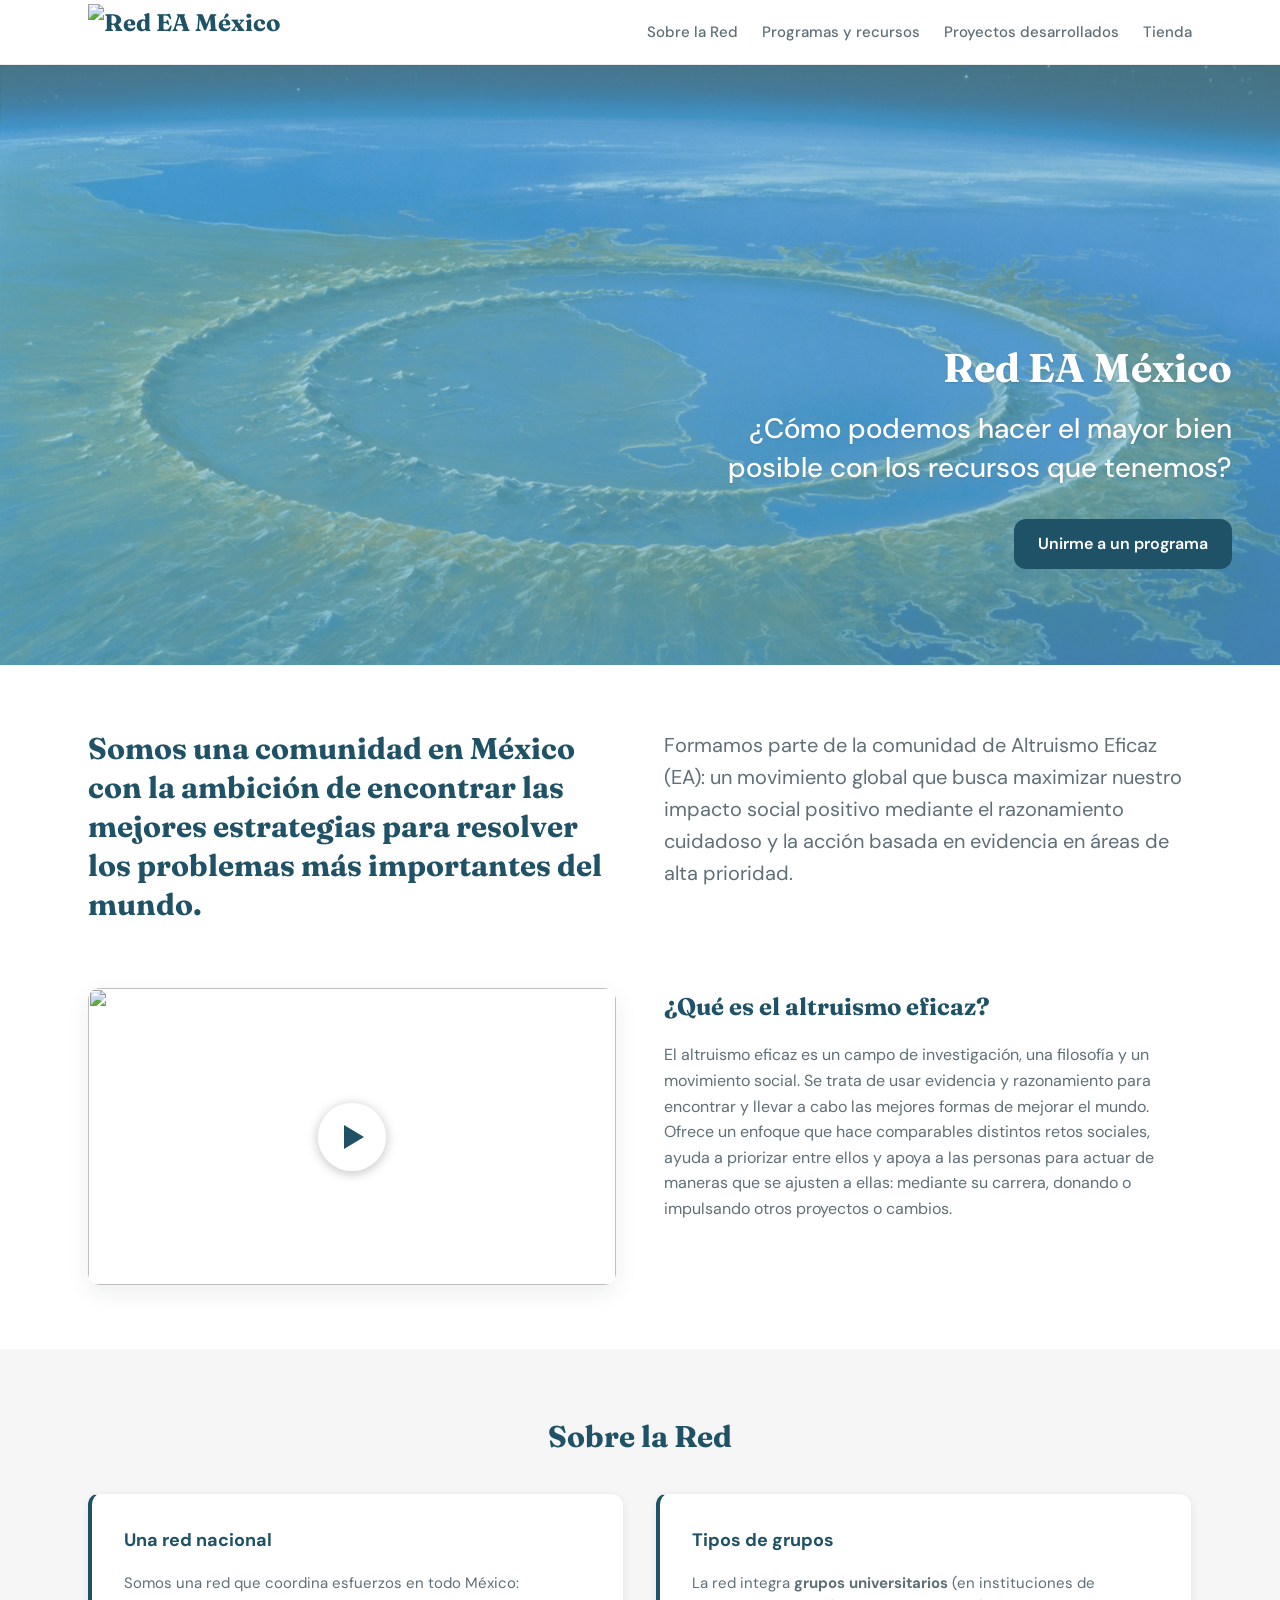
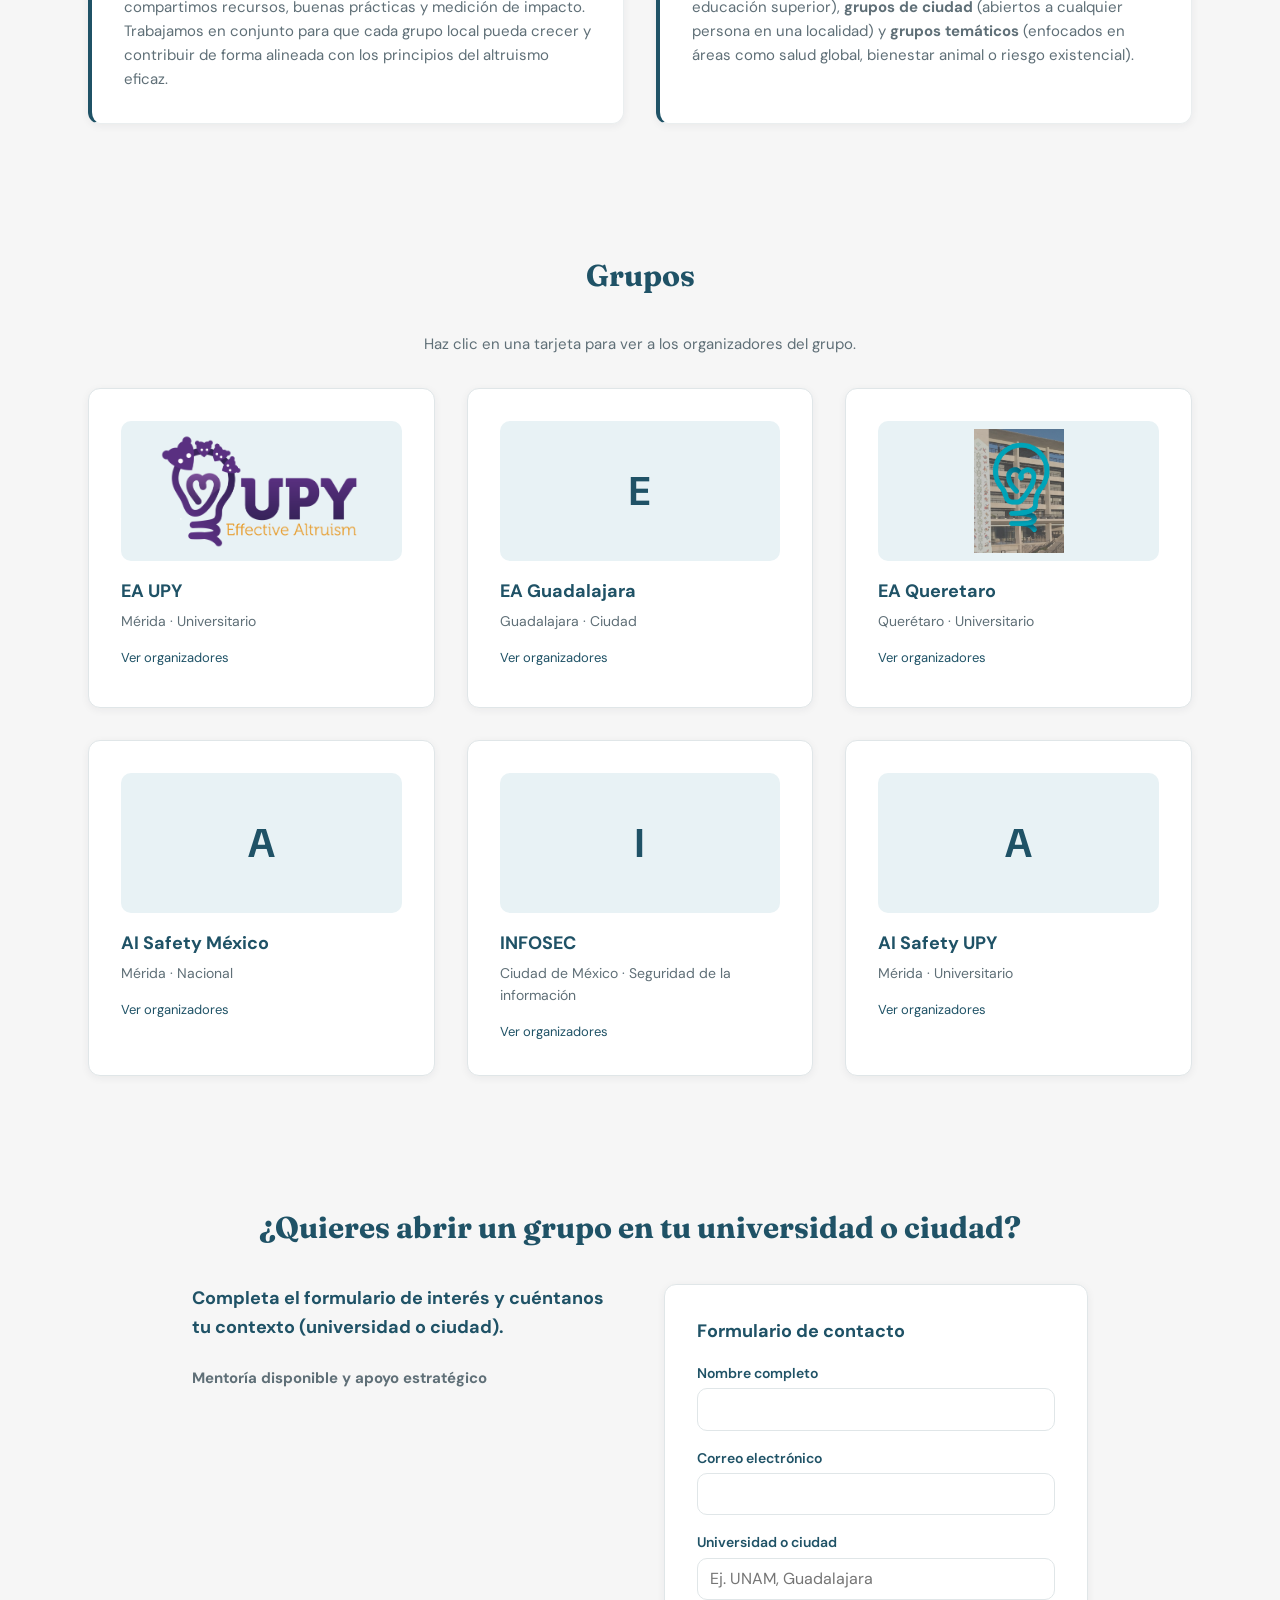
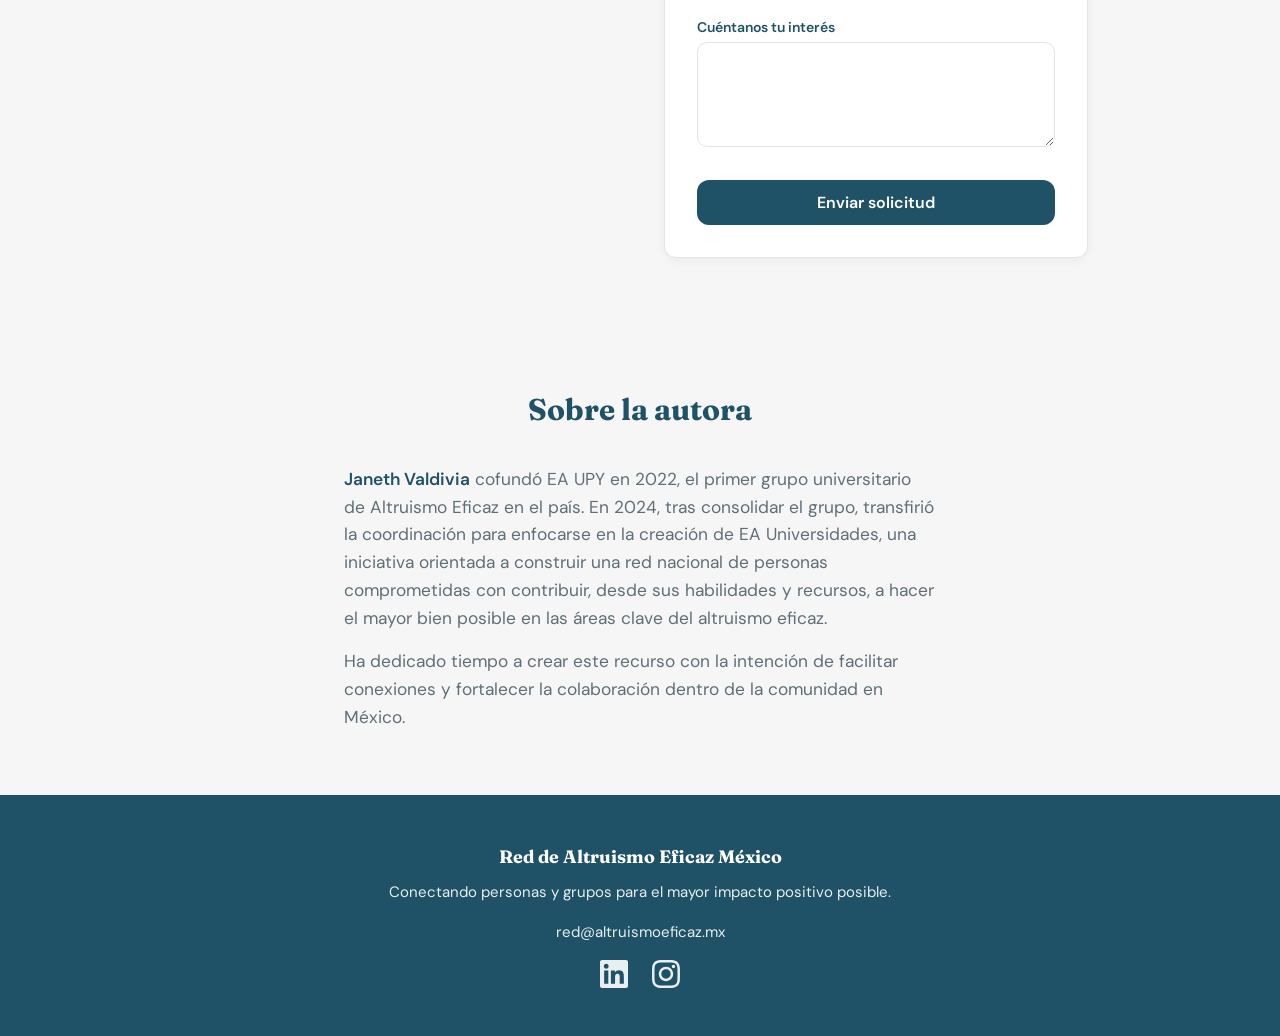
==== index.html @ ffa57ffe "first commit: landing Red EA México — Programas, proyectos, grupos, tienda Co-authored-by: Cursor <c" ====
<!DOCTYPE html>
<html lang="es">
<head>
  <meta charset="UTF-8" />
  <meta name="viewport" content="width=device-width, initial-scale=1.0" />
  <meta name="description" content="Red de Altruismo Eficaz en México." />
  <meta name="keywords" content="altruismo eficaz, EA México, impacto positivo, investigación, gobernanza, evidencia, futuro, nonprofit, minimalista" />
  <title>Red EA México — Red de Altruismo Eficaz</title>
  <link rel="icon" href="images/logo-icono.png" type="image/png" />
  <link rel="preconnect" href="https://fonts.googleapis.com" />
  <link rel="preconnect" href="https://fonts.gstatic.com" crossorigin />
  <link href="https://fonts.googleapis.com/css2?family=DM+Sans:ital,opsz,wght@0,9..40,400;0,9..40,500;0,9..40,600;0,9..40,700&family=Fraunces:opsz,wght@9..144,600;9..144,700&display=swap" rel="stylesheet" />
  <link rel="stylesheet" href="css/styles.css" />
</head>
<body>
  <div class="nodes-bg" id="nodes-bg" aria-hidden="true">
    <span class="node"></span>
    <span class="node"></span>
    <span class="node"></span>
    <span class="node"></span>
    <span class="node"></span>
    <span class="node"></span>
    <span class="node"></span>
    <span class="node"></span>
    <span class="node"></span>
    <span class="node"></span>
  </div>
  <header class="site-header">
    <div class="container header-inner">
      <a href="index.html" class="logo">
        <img src="images/1. Bienvenida  Calentamiento Bienvenida y recordatorio de los conceptos de la semana diferencias en impacto, herramientas como Qualys, ITN, Expected value. Ice breaker Si el lugar donde nacemos de.gif" alt="Red EA México" class="logo-icon" />
      </a>
      <nav class="nav-main" aria-label="Navegación principal">
        <ul>
          <li><a href="index.html" class="nav-link-active">Sobre la Red</a></li>
          <li><a href="cursos.html">Programas y recursos</a></li>
          <li><a href="proyectos.html">Proyectos desarrollados</a></li>
          <li><a href="tienda.html">Tienda</a></li>
        </ul>
      </nav>
      <button type="button" class="nav-toggle" aria-label="Abrir menú">
        <span></span><span></span><span></span>
      </button>
    </div>
  </header>

  <main>
    <!-- 1. Hero — fondo Chicxulub, overlay, foco a la derecha, CTA a cursos -->
    <section class="hero hero--image">
      <div class="hero-inner">
        <h1 class="hero-title">Red EA México</h1>
        <p class="hero-subtitle">
          ¿Cómo podemos hacer el mayor bien posible con los recursos que tenemos?
        </p>
        <a href="cursos.html" class="btn btn-primary hero-cta">Unirme a un programa</a>
      </div>
    </section>

    <!-- 2. Intro EA — mensaje comunidad + video y qué es EA -->
    <section class="intro-ea" id="intro-ea">
      <div class="container">
        <div class="intro-ea-row intro-ea-row--top">
          <div class="intro-ea-headline-wrap">
            <h2 class="intro-ea-headline">Somos una comunidad en México con la ambición de encontrar las mejores estrategias para resolver los problemas más importantes del mundo.</h2>
          </div>
          <div class="intro-ea-lead-wrap">
            <p class="intro-ea-lead">Formamos parte de la comunidad de Altruismo Eficaz (EA): un movimiento global que busca maximizar nuestro impacto social positivo mediante el razonamiento cuidadoso y la acción basada en evidencia en áreas de alta prioridad.</p>
          </div>
        </div>
        <div class="intro-ea-row intro-ea-row--bottom">
          <div class="intro-ea-video-wrap">
            <a href="https://www.youtube.com/watch?v=dUiAuwz1YeY" target="_blank" rel="noopener noreferrer" class="intro-ea-video-link" aria-label="Ver video sobre altruismo eficaz en YouTube">
              <img src="https://img.youtube.com/vi/dUiAuwz1YeY/hqdefault.jpg" alt="" class="intro-ea-video-poster" loading="lazy" />
              <span class="intro-ea-video-play" aria-hidden="true"></span>
            </a>
          </div>
          <div class="intro-ea-content">
            <h3 class="intro-ea-title">¿Qué es el altruismo eficaz?</h3>
            <p class="intro-ea-text">El altruismo eficaz es un campo de investigación, una filosofía y un movimiento social. Se trata de usar evidencia y razonamiento para encontrar y llevar a cabo las mejores formas de mejorar el mundo. Ofrece un enfoque que hace comparables distintos retos sociales, ayuda a priorizar entre ellos y apoya a las personas para actuar de maneras que se ajusten a ellas: mediante su carrera, donando o impulsando otros proyectos o cambios.</p>
          </div>
        </div>
      </div>
    </section>

    <!-- 3. Sobre la Red -->
    <section id="sobre" class="section sobre">
      <div class="container">
        <h2 class="section-title">Sobre la Red</h2>
        <div class="sobre-grid">
          <article class="sobre-card">
            <h3>Una red nacional</h3>
            <p>Somos una red que coordina esfuerzos en todo México: compartimos recursos, buenas prácticas y medición de impacto. Trabajamos en conjunto para que cada grupo local pueda crecer y contribuir de forma alineada con los principios del altruismo eficaz.</p>
          </article>
          <article class="sobre-card">
            <h3>Tipos de grupos</h3>
            <p>La red integra <strong>grupos universitarios</strong> (en instituciones de educación superior), <strong>grupos de ciudad</strong> (abiertos a cualquier persona en una localidad) y <strong>grupos temáticos</strong> (enfocados en áreas como salud global, bienestar animal o riesgo existencial).</p>
          </article>
        </div>
      </div>
    </section>

    <!-- 4. Grupos -->
    <section id="grupos" class="section grupos">
      <div class="container">
        <h2 class="section-title">Grupos</h2>
        <p class="section-intro">Haz clic en una tarjeta para ver a los organizadores del grupo.</p>
        <div id="grupos-grid" class="grupos-grid"></div>
      </div>
    </section>

    <!-- 5. Abre un Grupo -->
    <section id="abre-grupo" class="section abre-grupo">
      <div class="container">
        <h2 class="section-title">¿Quieres abrir un grupo en tu universidad o ciudad?</h2>
        <div class="abre-grupo-content">
          <div class="abre-grupo-steps">
            <h3>Completa el formulario de interés y cuéntanos tu contexto (universidad o ciudad).</h3>
            <ol>
              
      
            </ol>
            <p><strong>Mentoría disponible y apoyo estratégico</strong> </p>
            
          </div>
          <form class="form-contacto" id="form-abre-grupo" aria-label="Formulario para abrir un grupo">
            <h3>Formulario de contacto</h3>
            <label for="nombre">Nombre completo</label>
            <input type="text" id="nombre" name="nombre" required />
            <label for="email">Correo electrónico</label>
            <input type="email" id="email" name="email" required />
            <label for="contexto">Universidad o ciudad</label>
            <input type="text" id="contexto" name="contexto" placeholder="Ej. UNAM, Guadalajara" required />
            <label for="mensaje">Cuéntanos tu interés</label>
            <textarea id="mensaje" name="mensaje" rows="4" required></textarea>
            <button type="submit" class="btn btn-primary">Enviar solicitud</button>
          </form>
        </div>
      </div>
    </section>

   

    <!-- 6. Sobre la autora -->
    <section id="sobre-autora" class="section sobre-autora">
      <div class="container sobre-autora-inner">
        <h2 class="section-title">Sobre la autora</h2>
        <div class="sobre-autora-content">
          <p>
            <!-- Cambia el href por tu LinkedIn o página personal si lo deseas -->
          <a href="https://www.linkedin.com/in/janeth-valdivia" target="_blank" rel="noopener noreferrer" class="sobre-autora-nombre">Janeth Valdivia</a>
          cofundó EA UPY en 2022, el primer grupo universitario de Altruismo Eficaz en el país. En 2024, tras consolidar el grupo, transfirió la coordinación para enfocarse en la creación de EA Universidades, una iniciativa orientada a construir una red nacional de personas comprometidas con contribuir, desde sus habilidades y recursos, a hacer el mayor bien posible en las áreas clave del altruismo eficaz.
          </p>
          <p>
            Ha dedicado tiempo a crear este recurso con la intención de facilitar conexiones y fortalecer la colaboración dentro de la comunidad en México.
          </p>
        </div>
      </div>
    </section>
  </main>

  <footer class="site-footer">
    <div class="container">
      <p class="footer-brand">Red de Altruismo Eficaz México</p>
      <p class="footer-tagline">Conectando personas y grupos para el mayor impacto positivo posible.</p>
      <p class="footer-contact"><a href="mailto:red@altruismoeficaz.mx">red@altruismoeficaz.mx</a></p>
      <nav class="footer-social" aria-label="Redes sociales">
        <a href="https://www.linkedin.com/in/red-ea-m%C3%A9xico-118632370/" target="_blank" rel="noopener noreferrer" aria-label="LinkedIn">
          <svg class="footer-icon" xmlns="http://www.w3.org/2000/svg" width="24" height="24" viewBox="0 0 24 24" fill="currentColor" aria-hidden="true"><path d="M20.447 20.452h-3.554v-5.569c0-1.328-.027-3.037-1.852-3.037-1.853 0-2.136 1.445-2.136 2.939v5.667H9.351V9h3.414v1.561h.046c.477-.9 1.637-1.85 3.37-1.85 3.601 0 4.267 2.37 4.267 5.455v6.286zM5.337 7.433c-1.144 0-2.063-.926-2.063-2.065 0-1.138.92-2.063 2.063-2.063 1.14 0 2.064.925 2.064 2.063 0 1.139-.925 2.065-2.064 2.065zm1.782 13.019H3.555V9h3.564v11.452zM22.225 0H1.771C.792 0 0 .774 0 1.729v20.542C0 23.227.792 24 1.771 24h20.451C23.2 24 24 23.227 24 22.271V1.729C24 .774 23.2 0 22.222 0h.003z"/></svg>
        </a>
        <a href="https://www.instagram.com/red_ea_mexico/" target="_blank" rel="noopener noreferrer" aria-label="Instagram">
          <svg class="footer-icon" xmlns="http://www.w3.org/2000/svg" width="24" height="24" viewBox="0 0 24 24" fill="currentColor" aria-hidden="true"><path d="M12 2.163c3.204 0 3.584.012 4.85.07 3.252.148 4.771 1.691 4.919 4.919.058 1.265.069 1.645.069 4.849 0 3.205-.012 3.584-.069 4.849-.149 3.225-1.664 4.771-4.919 4.919-1.266.058-1.644.07-4.85.07-3.204 0-3.584-.012-4.849-.07-3.26-.149-4.771-1.699-4.919-4.92-.058-1.265-.07-1.644-.07-4.849 0-3.204.013-3.583.07-4.849.149-3.227 1.664-4.771 4.919-4.919 1.266-.057 1.645-.069 4.849-.069zm0-2.163c-3.259 0-3.667.014-4.947.072-4.358.2-6.78 2.618-6.98 6.98-.059 1.281-.073 1.689-.073 4.948 0 3.259.014 3.668.072 4.948.2 4.358 2.618 6.78 6.98 6.98 1.281.058 1.689.072 4.948.072 3.259 0 3.668-.014 4.948-.072 4.354-.2 6.782-2.618 6.979-6.98.059-1.28.073-1.689.073-4.948 0-3.259-.014-3.667-.072-4.947-.196-4.354-2.617-6.78-6.979-6.98-1.281-.059-1.69-.073-4.949-.073zm0 5.838c-3.403 0-6.162 2.759-6.162 6.162s2.759 6.163 6.162 6.163 6.162-2.759 6.162-6.163c0-3.403-2.759-6.162-6.162-6.162zm0 10.162c-2.209 0-4-1.79-4-4 0-2.209 1.791-4 4-4s4 1.791 4 4c0 2.21-1.791 4-4 4zm6.406-11.845c-.796 0-1.441.645-1.441 1.44s.645 1.44 1.441 1.44c.795 0 1.439-.645 1.439-1.44s-.644-1.44-1.439-1.44z"/></svg>
        </a>
      </nav>
    </div>
  </footer>

  <!-- Modal para proyectos -->
  <dialog id="modal-proyecto" class="modal" aria-labelledby="modal-proyecto-title">
    <div class="modal-content">
      <button type="button" class="modal-close" aria-label="Cerrar">×</button>
      <div id="modal-proyecto-body"></div>
    </div>
  </dialog>

  <!-- Modal para grupo (imagen + organizadores, sin deslizar) -->
  <dialog id="modal-grupo" class="modal modal-grupo" aria-labelledby="modal-grupo-title">
    <div class="modal-content modal-grupo-content">
      <button type="button" class="modal-close modal-grupo-close" aria-label="Cerrar">×</button>
      <div id="modal-grupo-body"></div>
    </div>
  </dialog>

  <script src="js/main.js?v=20260218-1"></script>
  <script src="js/scroll-reveal.js"></script>
</body>
</html>
---- css/styles.css ----
/* ============================================
   Red de Altruismo Eficaz México — Estilos
   Visual system: Primary #1F5266, Secondary #6BB6CE, Background #F6F6F6.
   Clean, minimalist, professional nonprofit (EA-inspired).
   ============================================ */

:root {
  /* Color palette */
  --color-primary: #1F5266;
  --color-primary-hover: #1a4555;
  --color-primary-light: #2d6b82;
  --color-primary-muted: #5F6F77;
  --color-primary-bg: #e8f2f5;
  --color-primary-bg-soft: #f0f6f8;
  --color-secondary: #1F5266;
  --color-white: #FFFFFF;
  --color-text: #1A2A33;
  --color-text-muted: #5F6F77;
  --color-border: #e0e6e8;
  --color-border-soft: #eaeeef;
  --color-state-active: #1F5266;
  --color-state-dev: #2d6b82;
  --color-state-done: #5F6F77;
  --color-background: #F6F6F6;
  /* Legacy/alias (keep selectors working) */
  --color-accent: #1F5266;
  --color-accent-light: #1a4555;
  --color-navy: #1F5266;
  --color-navy-light: #2d6b82;
  --color-navy-muted: #5F6F77;
  --color-azul: #1F5266;
  --color-off-white: #F6F6F6;
  --color-muted-green: #1F5266;
  --color-muted-green-light: #5F6F77;
  --color-muted-green-bg: #e8f2f5;

  /* Typography */
  --font-sans: "DM Sans", system-ui, sans-serif;
  --font-display: "Fraunces", Georgia, serif;

  /* Spacing & layout */
  --space-xs: 0.25rem;
  --space-s: 0.5rem;
  --space-m: 1rem;
  --space-l: 1.5rem;
  --space-xl: 2rem;
  --space-2xl: 3rem;
  --space-3xl: 4rem;
  --container-max: 72rem;
  --header-height: 4rem;
  --radius: 10px;
  --radius-lg: 12px;
  --shadow: 0 2px 8px rgba(26, 42, 51, 0.06);
  --shadow-lg: 0 8px 24px rgba(26, 42, 51, 0.08);
  --shadow-md: 0 4px 12px rgba(26, 42, 51, 0.06);
}

/* Reset y base */
*,
*::before,
*::after {
  box-sizing: border-box;
}

html {
  scroll-behavior: smooth;
  overflow-x: hidden;
}

/* Scroll reveal: los elementos aparecen al hacer scroll */
.reveal-on-scroll {
  opacity: 0;
  transform: translateY(24px);
  transition: opacity 0.5s ease-out, transform 0.5s ease-out;
}

.reveal-on-scroll.is-visible {
  opacity: 1;
  transform: translateY(0);
}

body {
  margin: 0;
  font-family: var(--font-sans);
  font-size: clamp(1rem, 2.2vw, 13pt);
  line-height: 1.6;
  color: var(--color-text);
  background: var(--color-background);
  overflow-x: hidden;
}

/* Fondo de nodos que se mueven al hacer scroll */
.nodes-bg {
  position: fixed;
  inset: 0;
  z-index: -1;
  pointer-events: none;
  overflow: hidden;
}

.node {
  position: absolute;
  border-radius: 50%;
  background: var(--color-muted-green-bg);
  opacity: 0.4;
  will-change: transform;
}

.node:nth-child(1) { width: 12px; height: 12px; left: 5%; top: 10%; background: var(--color-primary-bg); }
.node:nth-child(2) { width: 8px; height: 8px; left: 15%; top: 25%; background: var(--color-primary); opacity: 0.12; }
.node:nth-child(3) { width: 16px; height: 16px; left: 85%; top: 15%; }
.node:nth-child(4) { width: 6px; height: 6px; left: 75%; top: 40%; background: var(--color-primary-muted); opacity: 0.18; }
.node:nth-child(5) { width: 10px; height: 10px; left: 25%; top: 55%; }
.node:nth-child(6) { width: 14px; height: 14px; left: 90%; top: 60%; opacity: 0.3; }
.node:nth-child(7) { width: 8px; height: 8px; left: 10%; top: 75%; background: var(--color-primary); opacity: 0.1; }
.node:nth-child(8) { width: 18px; height: 18px; left: 50%; top: 85%; opacity: 0.25; }
.node:nth-child(9) { width: 7px; height: 7px; left: 70%; top: 20%; }
.node:nth-child(10) { width: 11px; height: 11px; left: 35%; top: 90%; background: var(--color-primary-muted); opacity: 0.15; }

img {
  max-width: 100%;
  height: auto;
  display: block;
}

a {
  color: var(--color-azul);
  text-decoration: none;
}

a:hover {
  text-decoration: underline;
}

.container {
  width: 100%;
  max-width: var(--container-max);
  margin: 0 auto;
  padding: 0 var(--space-l);
  min-width: 0;
}

/* Header */
.site-header {
  position: sticky;
  top: 0;
  z-index: 100;
  background: var(--color-white);
  border-bottom: 1px solid var(--color-border-soft);
  box-shadow: 0 1px 3px rgba(26, 42, 51, 0.04);
}

.header-inner {
  display: flex;
  align-items: center;
  justify-content: space-between;
  height: var(--header-height);
}

.logo {
  display: flex;
  align-items: center;
  gap: var(--space-m);
  font-family: var(--font-display);
  font-weight: 700;
  font-size: 1.5rem;
  color: var(--color-azul);
  text-decoration: none;
}

.logo:hover {
  text-decoration: none;
  color: var(--color-azul);
}

.logo-icon {
  height: 3.5rem;
  width: auto;
  max-height: 56px;
  display: block;
  object-fit: contain;
}

.logo-text {
  white-space: nowrap;
}

.nav-main ul {
  list-style: none;
  margin: 0;
  padding: 0;
  display: flex;
  gap: var(--space-l);
}

.nav-main a {
  color: var(--color-navy-muted);
  font-weight: 500;
  font-size: 0.9375rem;
}

.nav-main a:hover {
  color: var(--color-azul);
}

.nav-toggle {
  display: none;
  flex-direction: column;
  gap: 5px;
  background: none;
  border: none;
  cursor: pointer;
  padding: var(--space-s);
}

.nav-toggle span {
  width: 22px;
  height: 2px;
  background: var(--color-primary);
}

@media (max-width: 768px) {
  .nav-main {
    position: absolute;
    top: var(--header-height);
    left: 0;
    right: 0;
    background: var(--color-white);
    border-bottom: 1px solid var(--color-border-soft);
    padding: var(--space-l);
    display: none;
  }

  .nav-main.is-open {
    display: block;
  }

  .nav-main ul {
    flex-direction: column;
    gap: var(--space-m);
  }

  .nav-toggle {
    display: flex;
  }
}

/* Buttons — primary #1F5266, rounded 8–12px, white text, subtle hover darken */
.btn {
  display: inline-block;
  padding: 0.75rem 1.5rem;
  font-family: var(--font-sans);
  font-size: 1rem;
  font-weight: 600;
  border-radius: var(--radius);
  border: none;
  cursor: pointer;
  text-align: center;
  text-decoration: none;
  color: var(--color-primary);
  transition: background 0.25s ease, color 0.25s ease, box-shadow 0.25s ease, border-color 0.25s ease;
}

.btn-primary {
  background: var(--color-primary);
  color: var(--color-white);
  border-radius: var(--radius-lg);
}

.btn-primary:hover {
  background: var(--color-primary-hover);
  color: var(--color-white);
  text-decoration: none;
  box-shadow: var(--shadow);
}

.btn-secondary {
  background: var(--color-white);
  color: var(--color-primary);
  border: 2px solid var(--color-primary);
  border-radius: var(--radius-lg);
}

.btn-secondary:hover {
  background: var(--color-primary-bg-soft);
  text-decoration: none;
  border-color: var(--color-primary-light);
  color: var(--color-primary);
}

/* Hero — imagen del cráter de Chicxulub + capa azul transparente (#6BB6CE), foco a la derecha */
.hero {
  position: relative;
  overflow: hidden;
  background: var(--color-off-white);
  color: var(--color-text);
  padding: var(--space-3xl) var(--space-l) var(--space-2xl);
  min-height: 600px;
  display: flex;
  flex-direction: column;
  justify-content: flex-end;
  align-items: flex-end;
}

.hero--image {
  background-image: url("../images/18TB-CRATER-1479408746987-superJumbo.jpg");
  background-size: cover;
  background-position: center;
  background-repeat: no-repeat;
}

.hero::before {
  content: "";
  position: absolute;
  inset: 0;
  background: rgba(107, 182, 206, 0.6);
  z-index: 1;
}

.hero-bg-video {
  position: absolute;
  inset: 0;
  width: 100%;
  height: 100%;
  object-fit: cover;
  z-index: 0;
}

.hero-inner {
  position: relative;
  max-width: 36rem;
  margin: 0;
  margin-left: auto;
  padding: var(--space-l) var(--space-l) var(--space-2xl);
  text-align: right;
  z-index: 2;
}

.hero-cta {
  margin-top: var(--space-m);
  display: inline-block;
}

.hero-title {
  font-family: var(--font-display);
  font-size: clamp(1.75rem, 4vw, 2.5rem);
  font-weight: 700;
  margin: 0 0 var(--space-m);
  line-height: 1.25;
  color: var(--color-white);
  text-shadow: 0 1px 2px rgba(0, 0, 0, 0.15);
}

.hero-subtitle {
  font-size: clamp(1.35rem, 3.5vw, 1.75rem);
  font-weight: 500;
  color: var(--color-white);
  margin: 0 0 var(--space-m);
  line-height: 1.4;
  text-shadow: 0 1px 2px rgba(0, 0, 0, 0.12);
}

.hero-ctas {
  display: flex;
  flex-wrap: wrap;
  gap: var(--space-m);
  justify-content: center;
}

.hero .btn-primary {
  background: var(--color-primary);
  color: var(--color-white);
}

.hero .btn-primary:hover {
  background: var(--color-primary-hover);
  color: var(--color-white);
}

.hero .btn-secondary {
  background: transparent;
  color: var(--color-white);
  border-color: var(--color-white);
}

.hero .btn-secondary:hover {
  background: var(--color-white);
  color: var(--color-primary);
  border-color: var(--color-white);
}

/* Intro EA — mensaje comunidad + video y qué es EA (entre hero y Sobre la Red) */
.intro-ea {
  padding: var(--space-3xl) 0;
  background: var(--color-white);
}

.intro-ea .container {
  max-width: var(--container-max);
}

.intro-ea-row {
  display: grid;
  grid-template-columns: 1fr 1fr;
  gap: var(--space-2xl);
  align-items: start;
  margin-bottom: var(--space-3xl);
}

.intro-ea-row:last-child {
  margin-bottom: 0;
}

.intro-ea-row--top {
  margin-bottom: var(--space-3xl);
}

.intro-ea-headline {
  font-family: var(--font-display);
  font-size: clamp(1.5rem, 3vw, 1.875rem);
  font-weight: 700;
  color: #1F5266;
  line-height: 1.3;
  margin: 0;
}

.intro-ea-lead {
  font-size: 1.25rem;
  color: var(--color-text-muted);
  line-height: 1.6;
  margin: 0;
}

.intro-ea-video-wrap {
  position: relative;
  width: 100%;
  border-radius: var(--radius-lg);
  overflow: hidden;
  box-shadow: var(--shadow-lg);
  aspect-ratio: 16 / 9;
}

.intro-ea-video-link {
  display: block;
  position: relative;
  width: 100%;
  height: 100%;
  text-decoration: none;
  color: inherit;
}

.intro-ea-video-poster {
  position: absolute;
  inset: 0;
  width: 100%;
  height: 100%;
  object-fit: cover;
  display: block;
}

.intro-ea-video-play {
  position: absolute;
  left: 50%;
  top: 50%;
  transform: translate(-50%, -50%);
  width: 68px;
  height: 68px;
  background: rgba(255, 255, 255, 0.9);
  border-radius: 50%;
  box-shadow: 0 2px 12px rgba(0, 0, 0, 0.25);
  transition: background 0.2s, transform 0.2s;
}

.intro-ea-video-play::after {
  content: "";
  position: absolute;
  left: 50%;
  top: 50%;
  transform: translate(-40%, -50%);
  border-style: solid;
  border-width: 12px 0 12px 20px;
  border-color: transparent transparent transparent var(--color-primary);
}

.intro-ea-video-link:hover .intro-ea-video-play {
  background: var(--color-white);
  transform: translate(-50%, -50%) scale(1.05);
}

.intro-ea-content {
  padding-top: 0;
}

.intro-ea-title {
  font-family: var(--font-display);
  font-size: clamp(1.25rem, 2.5vw, 1.5rem);
  font-weight: 700;
  color: #1F5266;
  margin: 0 0 var(--space-m);
}

.intro-ea-text {
  font-size: 1rem;
  color: var(--color-text-muted);
  line-height: 1.6;
  margin: 0;
}

@media (max-width: 768px) {
  .intro-ea-row {
    grid-template-columns: 1fr;
    gap: var(--space-xl);
  }

  .intro-ea-row--top .intro-ea-lead-wrap {
    order: 2;
  }
}

/* Sections — clear separation, soft backgrounds */
.section {
  padding: var(--space-3xl) 0;
}

.section:nth-child(even) {
  background: var(--color-background);
}

.section-title {
  font-family: var(--font-display);
  font-size: clamp(1.5rem, 3vw, 1.875rem);
  font-weight: 700;
  color: var(--color-azul);
  margin: 0 0 var(--space-xl);
  text-align: center;
}

.section-intro {
  text-align: center;
  max-width: 40rem;
  margin: 0 auto var(--space-xl);
  color: var(--color-text-muted);
  font-size: 0.9375rem;
}

/* Sobre la Red */
.sobre-grid {
  display: grid;
  grid-template-columns: repeat(auto-fit, minmax(280px, 1fr));
  gap: var(--space-xl);
}

.sobre-card {
  background: var(--color-white);
  padding: var(--space-xl);
  border-radius: var(--radius-lg);
  box-shadow: var(--shadow);
  border: 1px solid var(--color-border-soft);
  border-left: 4px solid var(--color-primary);
}

.sobre-card h3 {
  font-size: 1.125rem;
  font-weight: 700;
  color: var(--color-azul);
  margin: 0 0 var(--space-m);
}

.sobre-card p {
  margin: 0;
  color: var(--color-text-muted);
  font-size: 0.9375rem;
}

/* Proyectos */
.proyectos-grid {
  display: grid;
  grid-template-columns: repeat(auto-fill, minmax(320px, 1fr));
  gap: var(--space-xl);
}

.proyecto-card {
  background: var(--color-white);
  border-radius: var(--radius-lg);
  box-shadow: var(--shadow);
  overflow: hidden;
  display: flex;
  flex-direction: column;
  border: 1px solid var(--color-border-soft);
}

.proyecto-card .card-body {
  padding: var(--space-xl);
  flex: 1;
}

.proyecto-card h3 {
  font-size: 1.125rem;
  font-weight: 700;
  color: var(--color-azul);
  margin: 0 0 var(--space-s);
}

.proyecto-card .area {
  font-size: 0.8125rem;
  color: var(--color-muted-green);
  font-weight: 600;
  margin-bottom: var(--space-m);
}

.proyecto-card .desc {
  font-size: 0.9375rem;
  color: var(--color-text-muted);
  margin-bottom: var(--space-m);
}

.proyecto-card .estado {
  display: inline-block;
  padding: 4px 10px;
  border-radius: 4px;
  font-size: 0.75rem;
  font-weight: 600;
  margin-bottom: var(--space-m);
}

.proyecto-card .estado.Activo {
  background: var(--color-muted-green-bg);
  color: var(--color-state-active);
}

.proyecto-card .estado.En desarrollo {
  background: var(--color-primary-bg-soft);
  color: var(--color-state-dev);
}

.proyecto-card .estado.Finalizado {
  background: var(--color-off-white);
  color: var(--color-state-done);
}

.proyecto-card .equipo,
.proyecto-card .resultados {
  font-size: 0.875rem;
  color: var(--color-text-muted);
  margin-top: var(--space-s);
}

.proyecto-card .card-footer {
  padding: var(--space-m) var(--space-xl);
  border-top: 1px solid var(--color-border);
}

.proyecto-card .btn-ver-mas {
  font-size: 0.9375rem;
  font-weight: 600;
  color: var(--color-muted-green);
  background: none;
  border: none;
  cursor: pointer;
  padding: 0;
}

.proyecto-card .btn-ver-mas:hover {
  text-decoration: underline;
}

/* ============================================
   Grupos — Clic abre modal con imagen + organizadores (sin deslizar)
   ============================================ */
.grupos-grid {
  display: grid;
  grid-template-columns: repeat(auto-fill, minmax(280px, 1fr));
  gap: var(--space-xl);
}

.grupo-card {
  background: var(--color-white);
  border-radius: var(--radius-lg);
  box-shadow: var(--shadow);
  border: 1px solid var(--color-border);
  cursor: pointer;
  min-height: 320px;
  min-width: 0;
  position: relative;
  overflow: hidden;
  transition: box-shadow 0.25s ease;
}
.grupo-card:hover {
  box-shadow: var(--shadow-lg);
}

.grupo-card-front {
  padding: var(--space-xl);
  min-height: 280px;
  display: flex;
  flex-direction: column;
}

.grupo-logo-wrap {
  height: 140px;
  background: var(--color-muted-green-bg);
  border-radius: var(--radius);
  display: flex;
  align-items: center;
  justify-content: center;
  margin-bottom: var(--space-m);
  overflow: hidden;
}

.grupo-logo-wrap img {
  width: 100%;
  height: 100%;
  object-fit: contain;
  padding: var(--space-s);
}

/* Reverso: imagen pegada al borde superior, sin espacio vacío */
/* Altura del bloque imagen por proporción (menos “caja vacía”) y centrado */
/* Zona de texto del reverso: padding horizontal y abajo, sin espacio arriba */
/* Evitar que el texto se salga de la tarjeta en cualquier tamaño */
.grupo-card-front h3,
.grupo-meta,
.grupo-organizadores-titulo,
.grupo-organizador-info,
.grupo-sin-organizadores,
.grupo-organizador-info strong,
.grupo-organizador-info .actividades,
.grupo-organizador-info .areas-interes {
  min-width: 0;
  overflow-wrap: break-word;
  word-wrap: break-word;
  word-break: break-word;
  hyphens: auto;
}
.grupo-card-front {
  min-width: 0;
}

.grupo-logo-inicial {
  display: flex;
  align-items: center;
  justify-content: center;
  width: 100%;
  height: 100%;
  font-size: 2.5rem;
  font-weight: 700;
  color: var(--color-muted-green);
}

.grupo-card-front h3 {
  font-size: 1.125rem;
  font-weight: 700;
  color: var(--color-azul);
  margin: 0 0 var(--space-xs);
}

.grupo-meta {
  font-size: 0.875rem;
  color: var(--color-text-muted);
  margin-bottom: var(--space-m);
}

.grupo-ver-organizadores {
  font-size: 0.8125rem;
  color: var(--color-azul);
  margin: auto 0 0;
}

.grupo-organizadores-titulo {
  font-size: 0.875rem;
  font-weight: 600;
  color: var(--color-text-muted);
  margin: 0 0 var(--space-m);
}

.grupo-organizadores-list {
  flex: 1;
  display: flex;
  flex-direction: column;
  gap: var(--space-m);
  margin-bottom: var(--space-m);
}

.grupo-sin-organizadores {
  font-size: 0.875rem;
  color: var(--color-text-muted);
  margin: 0;
}

.grupo-organizador {
  display: flex;
  gap: var(--space-m);
  align-items: flex-start;
  padding: var(--space-m);
  background: var(--color-off-white);
  border-radius: var(--radius);
}

.grupo-organizador-foto {
  width: 64px;
  height: 64px;
  min-width: 64px;
  border-radius: 50%;
  overflow: hidden;
  background: var(--color-muted-green-bg);
  display: flex;
  align-items: center;
  justify-content: center;
}

.grupo-organizador-foto img {
  width: 100%;
  height: 100%;
  object-fit: cover;
}

.grupo-organizador-foto .inicial {
  font-size: 1.5rem;
  font-weight: 700;
  color: var(--color-muted-green);
}

.grupo-organizador-info {
  flex: 1;
  min-width: 0;
}

.grupo-organizador-info strong {
  display: block;
  font-size: 0.9375rem;
  color: var(--color-text);
  margin-bottom: var(--space-xs);
}

.grupo-organizador-info .actividades {
  font-size: 0.8125rem;
  color: var(--color-text-muted);
  margin: 0 0 var(--space-xs);
}

.grupo-organizador-info .areas-interes {
  font-size: 0.8125rem;
  color: var(--color-text-muted);
  margin: 0 0 var(--space-xs);
}

.grupo-organizador-info .redes {
  display: flex;
  gap: var(--space-s);
  flex-wrap: wrap;
}

.grupo-organizador-info .redes a {
  font-size: 0.75rem;
}

.grupo-card .btn-volver {
  align-self: flex-start;
}

/* Coffee Chat Mensual */
.coffee-chat-list {
  display: flex;
  flex-wrap: wrap;
  gap: var(--space-xl);
  justify-content: center;
}

.coffee-chat-empty {
  text-align: center;
  color: var(--color-text-muted);
  font-size: 0.9375rem;
  margin: 0;
}

.coffee-chat-card {
  background: var(--color-white);
  padding: var(--space-xl);
  border-radius: var(--radius-lg);
  border: 1px solid var(--color-border);
  display: flex;
  flex-direction: column;
  gap: var(--space-m);
  max-width: 400px;
  width: 100%;
  text-align: center;
  margin: 0 auto;
}

.coffee-chat-card h3 {
  font-size: 1.125rem;
  font-weight: 700;
  color: var(--color-azul);
  margin: 0;
}

.coffee-chat-fecha {
  font-size: 0.875rem;
  font-weight: 600;
  color: var(--color-muted-green);
}

.coffee-chat-desc {
  font-size: 0.9375rem;
  color: var(--color-text-muted);
  margin: 0;
}

.coffee-chat-meta {
  font-size: 0.8125rem;
  color: var(--color-text-muted);
}

/* Programas */
.programas-block {
  margin-top: var(--space-2xl);
}
.programas-block:first-child {
  margin-top: 0;
}

.programas-list {
  display: flex;
  flex-direction: column;
  gap: var(--space-m);
  max-width: 48rem;
  margin: 0 auto;
}

.cursos-coffee-chat {
  margin-top: var(--space-2xl);
  padding-top: var(--space-2xl);
  border-top: 1px solid var(--color-border-soft);
}

.section-title--sub {
  font-size: clamp(1.25rem, 2.5vw, 1.5rem);
  margin-bottom: var(--space-m);
}

.programa-item {
  background: var(--color-white);
  padding: var(--space-xl);
  border-radius: var(--radius-lg);
  border: 1px solid var(--color-border);
  display: flex;
  flex-wrap: wrap;
  align-items: center;
  justify-content: space-between;
  gap: var(--space-m);
}

.programa-item h3 {
  font-size: 1.125rem;
  font-weight: 700;
  color: var(--color-azul);
  margin: 0 0 var(--space-xs);
}

.programa-item .detalles {
  font-size: 0.9375rem;
  color: var(--color-text-muted);
}

.programa-item .btn {
  flex-shrink: 0;
}

/* Proyectos realizados */
.proyectos-realizados-grid {
  display: grid;
  grid-template-columns: repeat(auto-fill, minmax(300px, 1fr));
  gap: var(--space-xl);
}

.proyectos-realizados-empty {
  text-align: center;
  color: var(--color-text-muted);
  font-size: 0.9375rem;
  margin: 0;
}

.proyectos-realizados-empty code {
  background: var(--color-off-white);
  padding: 2px 6px;
  border-radius: 4px;
  font-size: 0.875rem;
}

.proyecto-realizado-card {
  background: var(--color-white);
  padding: var(--space-xl);
  border-radius: var(--radius-lg);
  border: 1px solid var(--color-border);
  display: flex;
  flex-direction: column;
  gap: var(--space-m);
}

.proyecto-realizado-card h3 {
  font-size: 1.125rem;
  font-weight: 700;
  color: var(--color-azul);
  margin: 0;
}

.proyecto-realizado-card .area {
  font-size: 0.8125rem;
  color: var(--color-muted-green);
  font-weight: 600;
}

.proyecto-realizado-card .desc {
  font-size: 0.9375rem;
  color: var(--color-text-muted);
  margin: 0;
}

.proyecto-realizado-card .fecha,
.proyecto-realizado-card .equipo,
.proyecto-realizado-card .resultados {
  font-size: 0.875rem;
  color: var(--color-text-muted);
}

/* Abre un Grupo */
.abre-grupo-content {
  display: grid;
  grid-template-columns: 1fr 1fr;
  gap: var(--space-2xl);
  align-items: start;
  max-width: 56rem;
  margin: 0 auto;
}

.abre-grupo-steps h3,
.form-contacto h3 {
  font-size: 1.125rem;
  font-weight: 700;
  color: var(--color-azul);
  margin: 0 0 var(--space-m);
}

.abre-grupo-steps ol {
  padding-left: 1.25rem;
  margin: 0 0 var(--space-l);
  color: var(--color-text-muted);
}

.abre-grupo-steps li {
  margin-bottom: var(--space-s);
}

.abre-grupo-steps p {
  margin: 0 0 var(--space-s);
  font-size: 0.9375rem;
  color: var(--color-text-muted);
}

.form-contacto {
  background: var(--color-white);
  padding: var(--space-xl);
  border-radius: var(--radius-lg);
  box-shadow: var(--shadow);
  border: 1px solid var(--color-border);
}

.form-contacto label {
  display: block;
  font-size: 0.875rem;
  font-weight: 600;
  color: var(--color-azul);
  margin: var(--space-m) 0 var(--space-xs);
}

.form-contacto label:first-of-type {
  margin-top: 0;
}

.form-contacto input,
.form-contacto textarea {
  width: 100%;
  padding: 0.6rem 0.75rem;
  border: 1px solid var(--color-border);
  border-radius: var(--radius);
  font-family: var(--font-sans);
  font-size: 1rem;
  color: var(--color-text);
}

.form-contacto textarea {
  resize: vertical;
  min-height: 100px;
}

.form-contacto button[type="submit"] {
  margin-top: var(--space-l);
  width: 100%;
}

@media (max-width: 768px) {
  .abre-grupo-content {
    grid-template-columns: 1fr;
  }
}

/* Transparencia */
.transparencia-grid {
  display: grid;
  grid-template-columns: repeat(auto-fit, minmax(280px, 1fr));
  gap: var(--space-xl);
}

.transparencia-grid article {
  background: var(--color-white);
  padding: var(--space-xl);
  border-radius: var(--radius-lg);
  border: 1px solid var(--color-border);
}

.transparencia-grid h3 {
  font-size: 1.125rem;
  font-weight: 700;
  color: var(--color-azul);
  margin: 0 0 var(--space-m);
}

.transparencia-grid p,
.transparencia-grid ul {
  margin: 0;
  font-size: 0.9375rem;
  color: var(--color-text-muted);
}

.transparencia-grid ul {
  padding-left: 1.25rem;
}

.transparencia-grid li {
  margin-bottom: var(--space-xs);
}

.link-reportes {
  font-weight: 600;
}

/* Sobre la autora */
.sobre-autora {
  background: var(--color-muted-green-bg);
}

.sobre-autora-inner {
  max-width: 40rem;
  margin: 0 auto;
}

.sobre-autora-content {
  text-align: left;
}

.sobre-autora-content p {
  color: var(--color-text-muted);
  line-height: 1.6;
  margin: 0 0 var(--space-m);
}

.sobre-autora-content p:last-child {
  margin-bottom: 0;
}

.sobre-autora-nombre {
  font-weight: 600;
  color: var(--color-primary);
  text-decoration: none;
}

.sobre-autora-nombre:hover {
  text-decoration: underline;
}

/* Footer */
.site-footer {
  background: var(--color-primary);
  color: var(--color-white);
  padding: var(--space-2xl) var(--space-l);
  text-align: center;
}

.site-footer a {
  color: rgba(255, 255, 255, 0.9);
}

.site-footer a:hover {
  color: var(--color-white);
}

.footer-brand {
  font-family: var(--font-display);
  font-weight: 700;
  font-size: 1.125rem;
  margin: 0 0 var(--space-s);
}

.footer-tagline {
  font-size: 0.9375rem;
  opacity: 0.9;
  margin: 0 0 var(--space-m);
}

.footer-contact {
  font-size: 0.9375rem;
  margin: 0 0 var(--space-m);
}

.footer-social {
  display: flex;
  justify-content: center;
  gap: var(--space-l);
  margin: 0;
}

.footer-social a {
  display: inline-flex;
  color: rgba(255, 255, 255, 0.9);
  transition: color 0.2s ease, transform 0.2s ease;
}

.footer-social a:hover {
  color: var(--color-white);
  transform: scale(1.1);
}

.footer-icon {
  width: 28px;
  height: 28px;
  display: block;
}

/* Modal: oculto hasta que se abra con showModal() */
dialog.modal:not([open]) {
  display: none !important;
}

.modal {
  position: fixed;
  inset: 0;
  z-index: 200;
  background: rgba(26, 42, 51, 0.4);
  border: none;
  padding: var(--space-l);
  display: flex;
  align-items: center;
  justify-content: center;
}

.modal::backdrop {
  background: rgba(26, 39, 68, 0.5);
}

.modal-content {
  background: var(--color-white);
  border-radius: var(--radius-lg);
  padding: var(--space-xl);
  min-width: 18rem;
  max-width: 36rem;
  max-height: 90vh;
  overflow-y: auto;
  position: relative;
  box-shadow: var(--shadow-lg);
}

.modal-close {
  position: absolute;
  top: var(--space-m);
  right: var(--space-m);
  background: none;
  border: none;
  font-size: 1.5rem;
  line-height: 1;
  cursor: pointer;
  color: var(--color-text-muted);
}

.modal-close:hover {
  color: var(--color-navy);
}

#modal-proyecto-body h3 {
  margin: 0 0 var(--space-m);
  color: var(--color-azul);
}

#modal-proyecto-body .area,
#modal-proyecto-body .estado {
  margin-bottom: var(--space-m);
}

#modal-proyecto-body .desc,
#modal-proyecto-body .equipo,
#modal-proyecto-body .resultados {
  margin-bottom: var(--space-s);
  color: var(--color-text-muted);
}

/* Modal grupo: imagen + organizadores, todo visible sin deslizar */
.modal-grupo-content {
  max-width: 28rem;
  max-height: 90vh;
  overflow-y: auto;
}
.modal-grupo-title {
  font-family: var(--font-display);
  font-size: 1.25rem;
  font-weight: 700;
  color: var(--color-primary);
  margin: 0 0 var(--space-xs);
}
.modal-grupo-meta {
  font-size: 0.875rem;
  color: var(--color-text-muted);
  margin-bottom: var(--space-m);
}
.modal-grupo-img-wrap {
  width: 100%;
  aspect-ratio: 4/3;
  max-height: 240px;
  margin-bottom: var(--space-l);
  border-radius: var(--radius);
  overflow: hidden;
  background: var(--color-primary-bg);
  display: flex;
  align-items: center;
  justify-content: center;
}
.modal-grupo-img-wrap .grupo-logo-inicial {
  font-size: 3rem;
}
.modal-grupo-redes {
  margin-top: var(--space-m);
  margin-bottom: var(--space-m);
}
.modal-grupo-redes a {
  font-size: 0.9375rem;
  font-weight: 600;
  color: var(--color-primary);
}
.modal-grupo-redes a:hover {
  text-decoration: underline;
}
.modal-grupo-img-wrap img,
.modal-grupo-img {
  width: 100%;
  height: 100%;
  object-fit: contain;
  object-position: center;
  display: block;
}
#modal-grupo-body .grupo-organizadores-titulo {
  margin-bottom: var(--space-s);
}
#modal-grupo-body .grupo-organizadores-list {
  margin-bottom: 0;
}

/* ============================================
   Tienda — Página tipo colección (breadcrumb, título, grid)
   ============================================ */
.tienda-main {
  padding: var(--space-2xl) 0 var(--space-3xl);
  min-height: 50vh;
}

.tienda-breadcrumb {
  font-size: 0.875rem;
  color: var(--color-text-muted);
  margin-bottom: var(--space-l);
}

.tienda-breadcrumb a {
  color: var(--color-primary);
  text-decoration: none;
}

.tienda-breadcrumb a:hover {
  text-decoration: underline;
}

.tienda-breadcrumb-sep {
  margin: 0 var(--space-xs);
}

.tienda-header {
  margin-bottom: var(--space-2xl);
  text-align: center;
  max-width: 40rem;
  margin-left: auto;
  margin-right: auto;
}

.tienda-title {
  font-family: var(--font-display);
  font-size: clamp(1.75rem, 4vw, 2.25rem);
  font-weight: 700;
  color: var(--color-primary);
  margin: 0 0 var(--space-m);
}

.tienda-desc {
  font-size: 1rem;
  color: var(--color-text-muted);
  line-height: 1.6;
  margin: 0;
}

.tienda-toolbar {
  display: flex;
  flex-wrap: wrap;
  align-items: center;
  gap: var(--space-m);
  margin-bottom: var(--space-xl);
}

.tienda-filter-btn {
  flex-shrink: 0;
}

.tienda-results {
  font-size: 0.9375rem;
  color: var(--color-text-muted);
  margin: 0;
}

.tienda-grid {
  display: grid;
  grid-template-columns: repeat(auto-fill, minmax(260px, 1fr));
  gap: var(--space-xl);
}

.tienda-card {
  background: var(--color-white);
  border-radius: var(--radius-lg);
  border: 1px solid var(--color-border);
  overflow: hidden;
  display: flex;
  flex-direction: column;
  transition: box-shadow 0.2s ease;
  text-decoration: none;
  color: inherit;
}

.tienda-card:hover {
  box-shadow: var(--shadow-lg);
}

.tienda-card--link:hover .tienda-card-cta {
  text-decoration: underline;
}

.tienda-card-image-wrap {
  position: relative;
  width: 100%;
  aspect-ratio: 1;
  background: var(--color-primary-bg);
  overflow: hidden;
}

.tienda-card-image-wrap img {
  width: 100%;
  height: 100%;
  object-fit: cover;
  display: block;
}

.tienda-card-placeholder {
  position: absolute;
  inset: 0;
  display: flex;
  align-items: center;
  justify-content: center;
  font-size: 3rem;
  font-weight: 700;
  color: var(--color-primary-muted);
  opacity: 0.5;
}

.tienda-card-placeholder--hidden {
  display: none;
}

.tienda-card-body {
  padding: var(--space-l);
  flex: 1;
  display: flex;
  flex-direction: column;
  min-width: 0;
}

.tienda-card-title {
  font-size: 1rem;
  font-weight: 700;
  color: var(--color-primary);
  margin: 0 0 var(--space-xs);
  line-height: 1.3;
}

.tienda-card-financia {
  font-size: 0.875rem;
  color: var(--color-primary);
  margin: 0 0 var(--space-s);
  line-height: 1.4;
}

.tienda-card-financia strong {
  font-weight: 600;
}

.tienda-card-impact {
  display: inline-flex;
  align-items: center;
  gap: var(--space-xs);
  margin-bottom: var(--space-s);
  font-size: 0.8125rem;
  color: var(--color-text-muted);
}

.tienda-card-impact-img {
  width: 1.25rem;
  height: 1.25rem;
  border-radius: var(--radius-sm);
  object-fit: cover;
}

.tienda-card-impact-name {
  font-weight: 600;
  color: var(--color-primary);
}

.tienda-card-proyecto-link {
  display: inline-block;
  font-size: 0.875rem;
  color: var(--color-primary);
  font-weight: 600;
  margin-top: var(--space-xs);
  text-decoration: none;
}

.tienda-card-proyecto-link:hover {
  text-decoration: underline;
}

.tienda-card-desc {
  font-size: 0.875rem;
  color: var(--color-text-muted);
  margin: 0 0 var(--space-s);
  line-height: 1.4;
  overflow-wrap: break-word;
}

.tienda-card-price {
  font-size: 1rem;
  font-weight: 600;
  color: var(--color-primary);
  margin: auto 0 0;
}

.tienda-card-cta {
  font-size: 0.875rem;
  color: var(--color-primary);
  font-weight: 600;
  margin-top: var(--space-xs);
  display: inline-block;
  text-decoration: none;
}

.tienda-card-cta:hover {
  text-decoration: underline;
}

.tienda-empty {
  text-align: center;
  color: var(--color-text-muted);
  font-size: 1rem;
  margin: var(--space-2xl) 0 0;
}

.tienda-credito {
  margin-top: var(--space-3xl);
  padding: var(--space-xl);
  text-align: center;
  background: var(--color-primary-bg);
  border-radius: var(--radius-lg);
  border: 1px solid var(--color-border);
}

.tienda-credito-texto {
  margin: 0;
  font-size: 0.9375rem;
  color: var(--color-text-muted);
  line-height: 1.5;
}

.tienda-credito-texto strong {
  color: var(--color-primary);
  font-weight: 600;
}

.nav-link-active {
  font-weight: 600;
  color: var(--color-primary);
}

/* Áreas clave (causas) con imágenes */
.tienda-areas {
  margin-bottom: var(--space-2xl);
}

.tienda-areas--hidden {
  display: none !important;
}

.tienda-areas-title {
  font-family: var(--font-display);
  font-size: 1.25rem;
  font-weight: 700;
  color: var(--color-primary);
  margin: 0 0 var(--space-l);
  text-align: center;
}

.tienda-areas-grid {
  display: grid;
  grid-template-columns: repeat(auto-fit, minmax(180px, 1fr));
  gap: var(--space-l);
  max-width: 800px;
  margin: 0 auto;
  justify-items: center;
}

.tienda-area-card {
  background: var(--color-white);
  border-radius: var(--radius-lg);
  border: 1px solid var(--color-border);
  overflow: hidden;
  text-align: center;
  transition: box-shadow 0.2s ease;
}

.tienda-area-card:hover {
  box-shadow: var(--shadow-md);
}

.tienda-area-image-wrap {
  position: relative;
  width: 100%;
  aspect-ratio: 4/3;
  background: var(--color-primary-bg);
  overflow: hidden;
}

.tienda-area-image-wrap img {
  width: 100%;
  height: 100%;
  object-fit: cover;
  display: block;
}

.tienda-area-placeholder {
  position: absolute;
  inset: 0;
  display: flex;
  align-items: center;
  justify-content: center;
  font-size: 2rem;
  font-weight: 700;
  color: var(--color-primary-muted);
  opacity: 0.5;
}

.tienda-area-placeholder--hidden {
  display: none;
}

.tienda-area-body {
  padding: var(--space-m);
}

.tienda-area-name {
  display: block;
  font-size: 0.9375rem;
  font-weight: 600;
  color: var(--color-primary);
  margin-bottom: var(--space-xs);
}

.tienda-area-desc {
  display: block;
  font-size: 0.8125rem;
  color: var(--color-text-muted);
  line-height: 1.3;
}
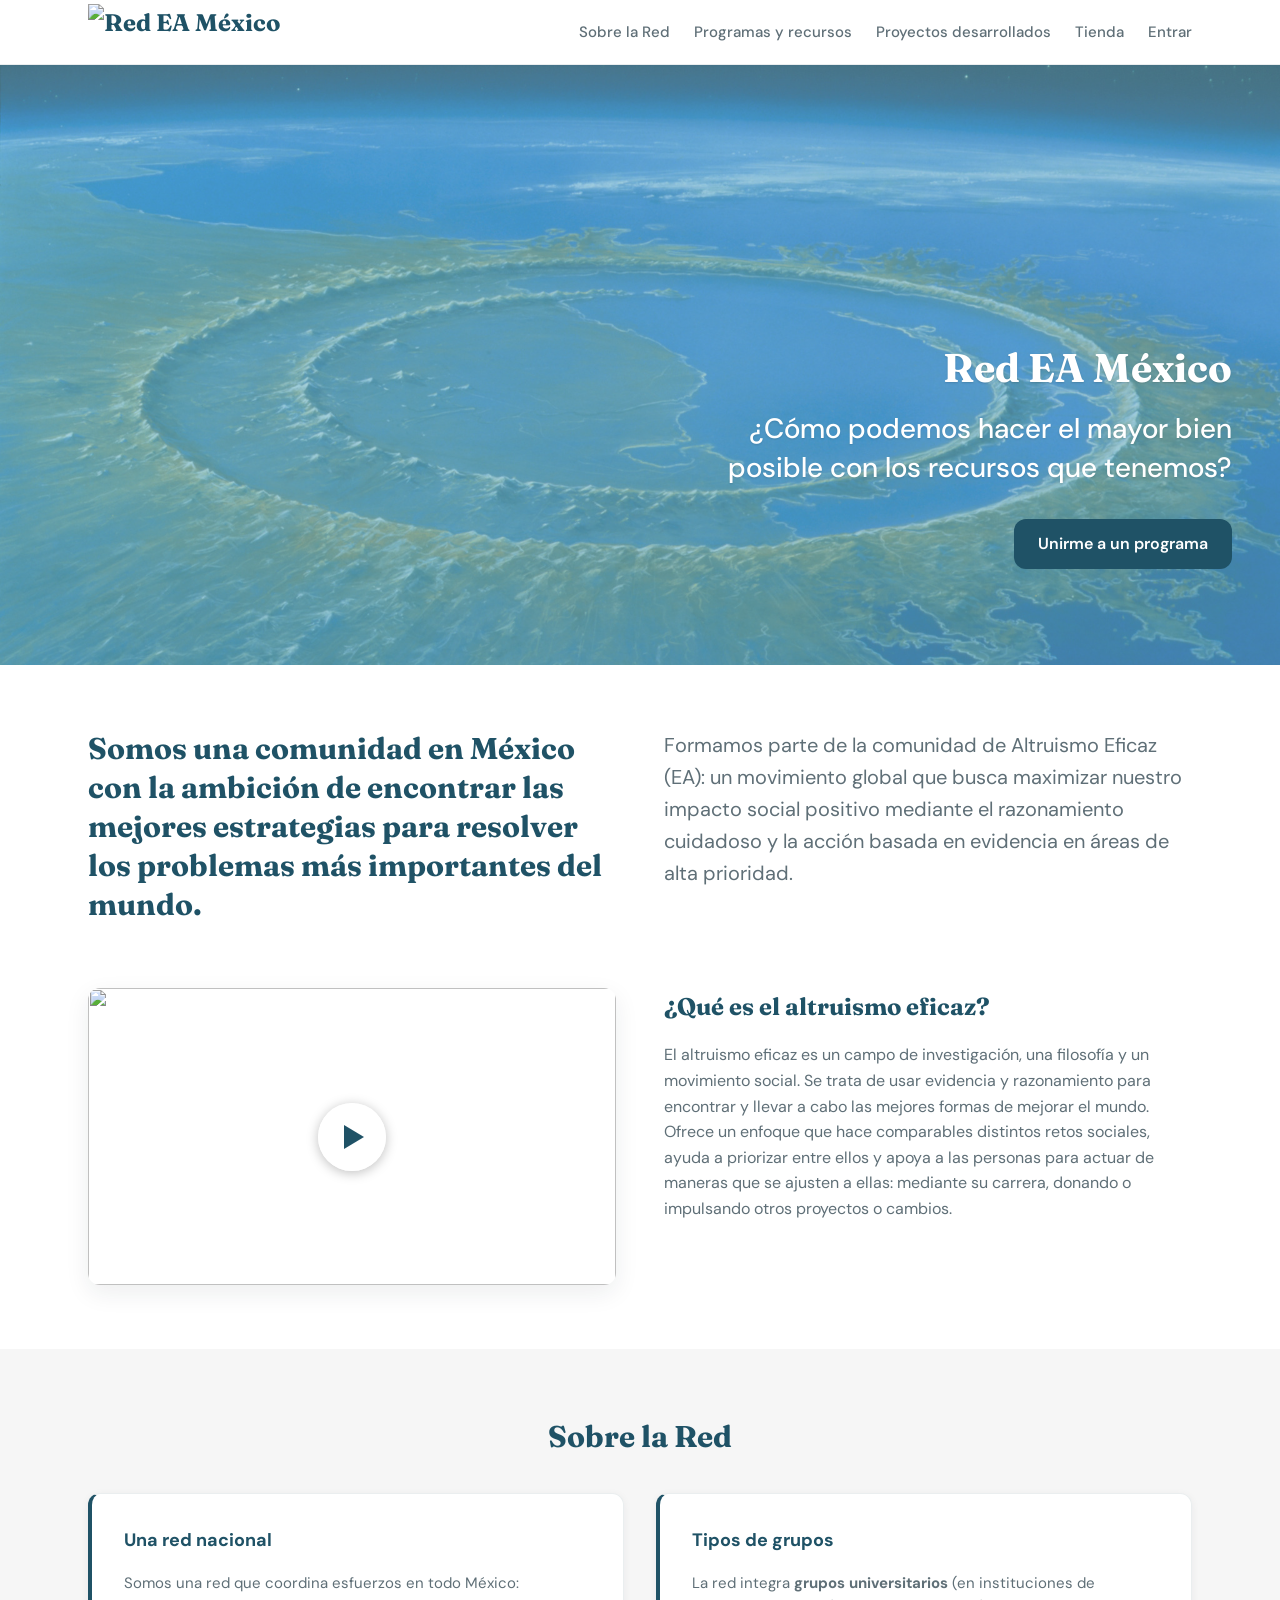
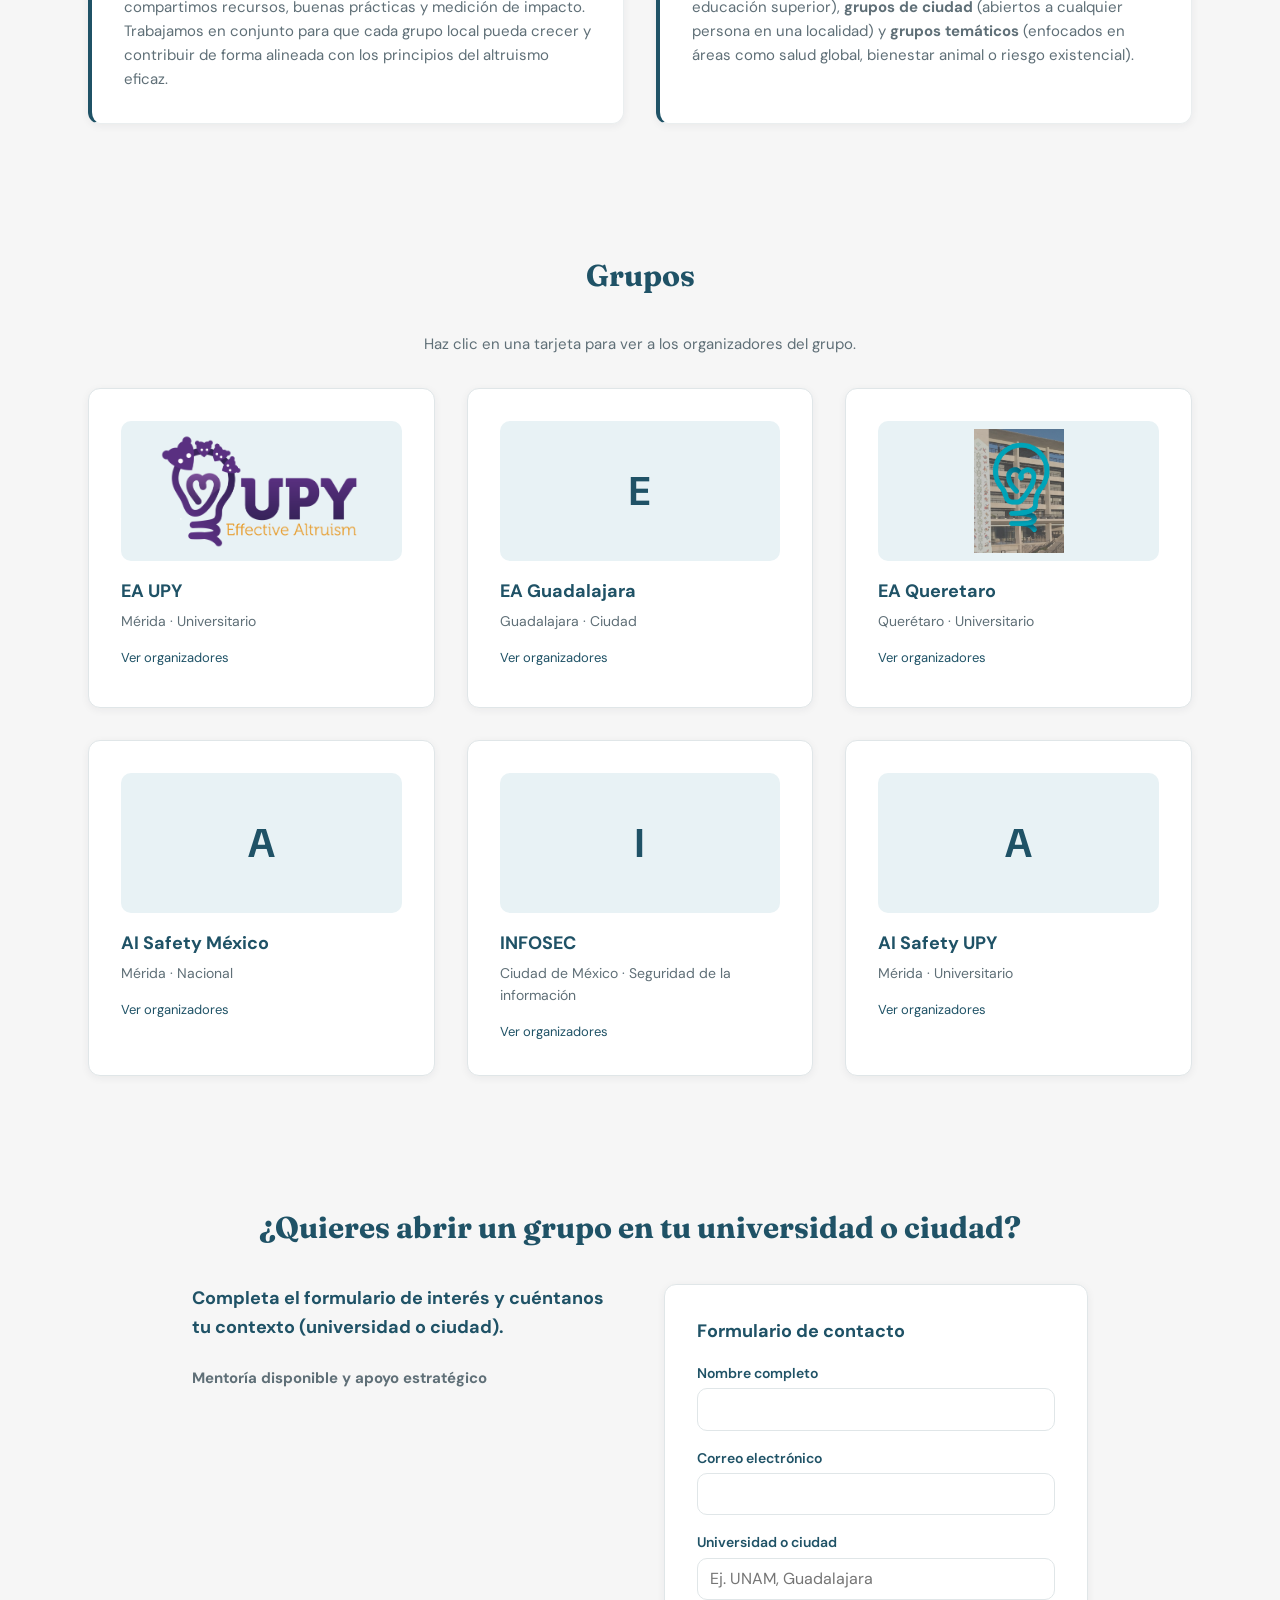
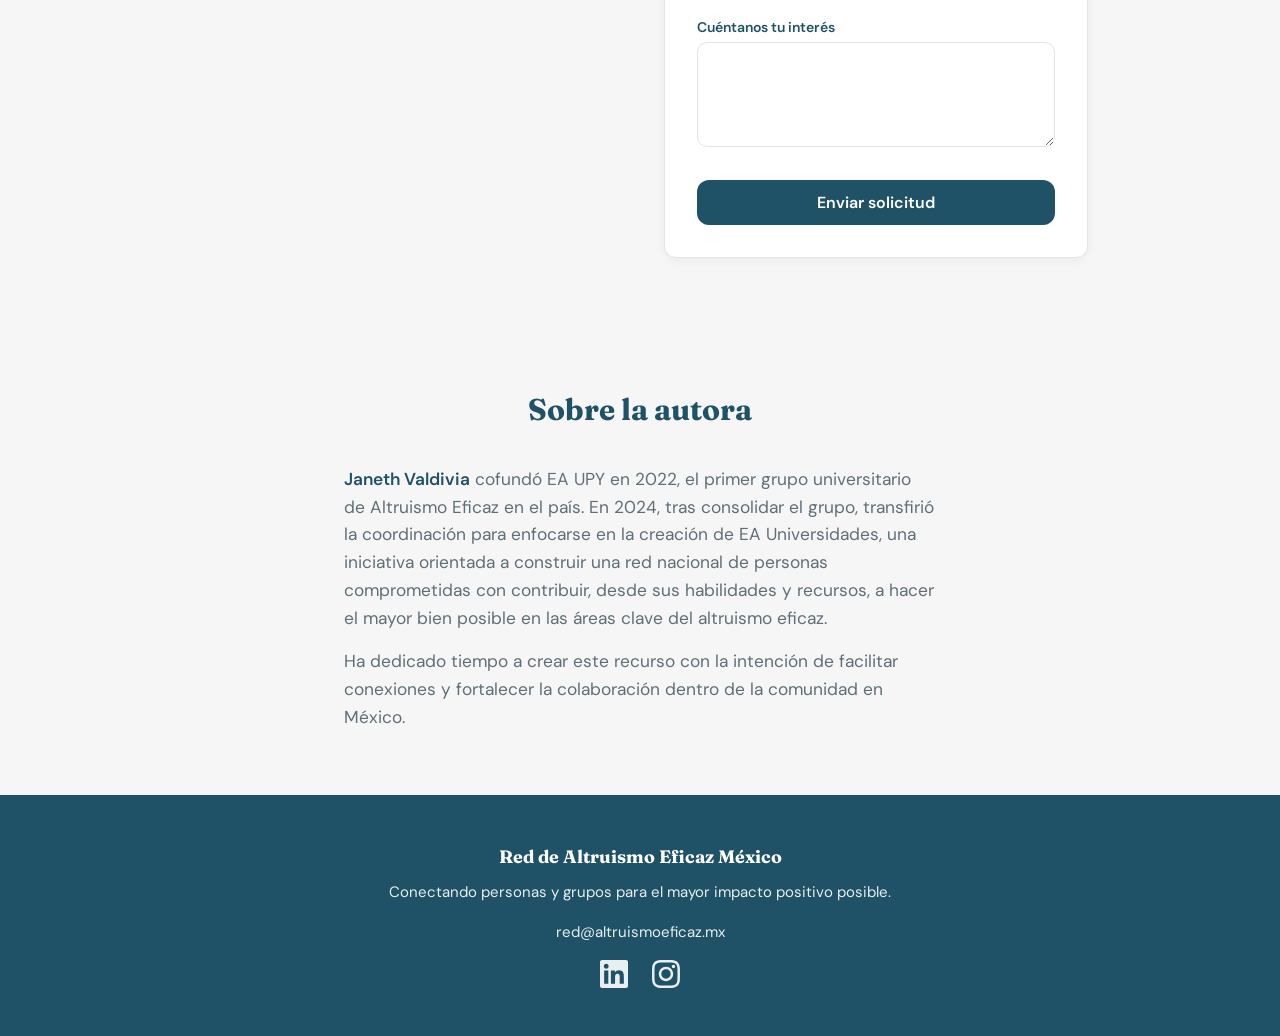
==== commit aed7325f: "Plataforma de organizadores: dashboard, solicitud de acceso y login - Dashboard con 3 secciones: Gen" ====
--- a/index.html
+++ b/index.html
@@ -36,6 +36,7 @@
           <li><a href="cursos.html">Programas y recursos</a></li>
           <li><a href="proyectos.html">Proyectos desarrollados</a></li>
           <li><a href="tienda.html">Tienda</a></li>
+          <li><a href="dashboard/solicitud.html">Entrar</a></li>
         </ul>
       </nav>
       <button type="button" class="nav-toggle" aria-label="Abrir menú">
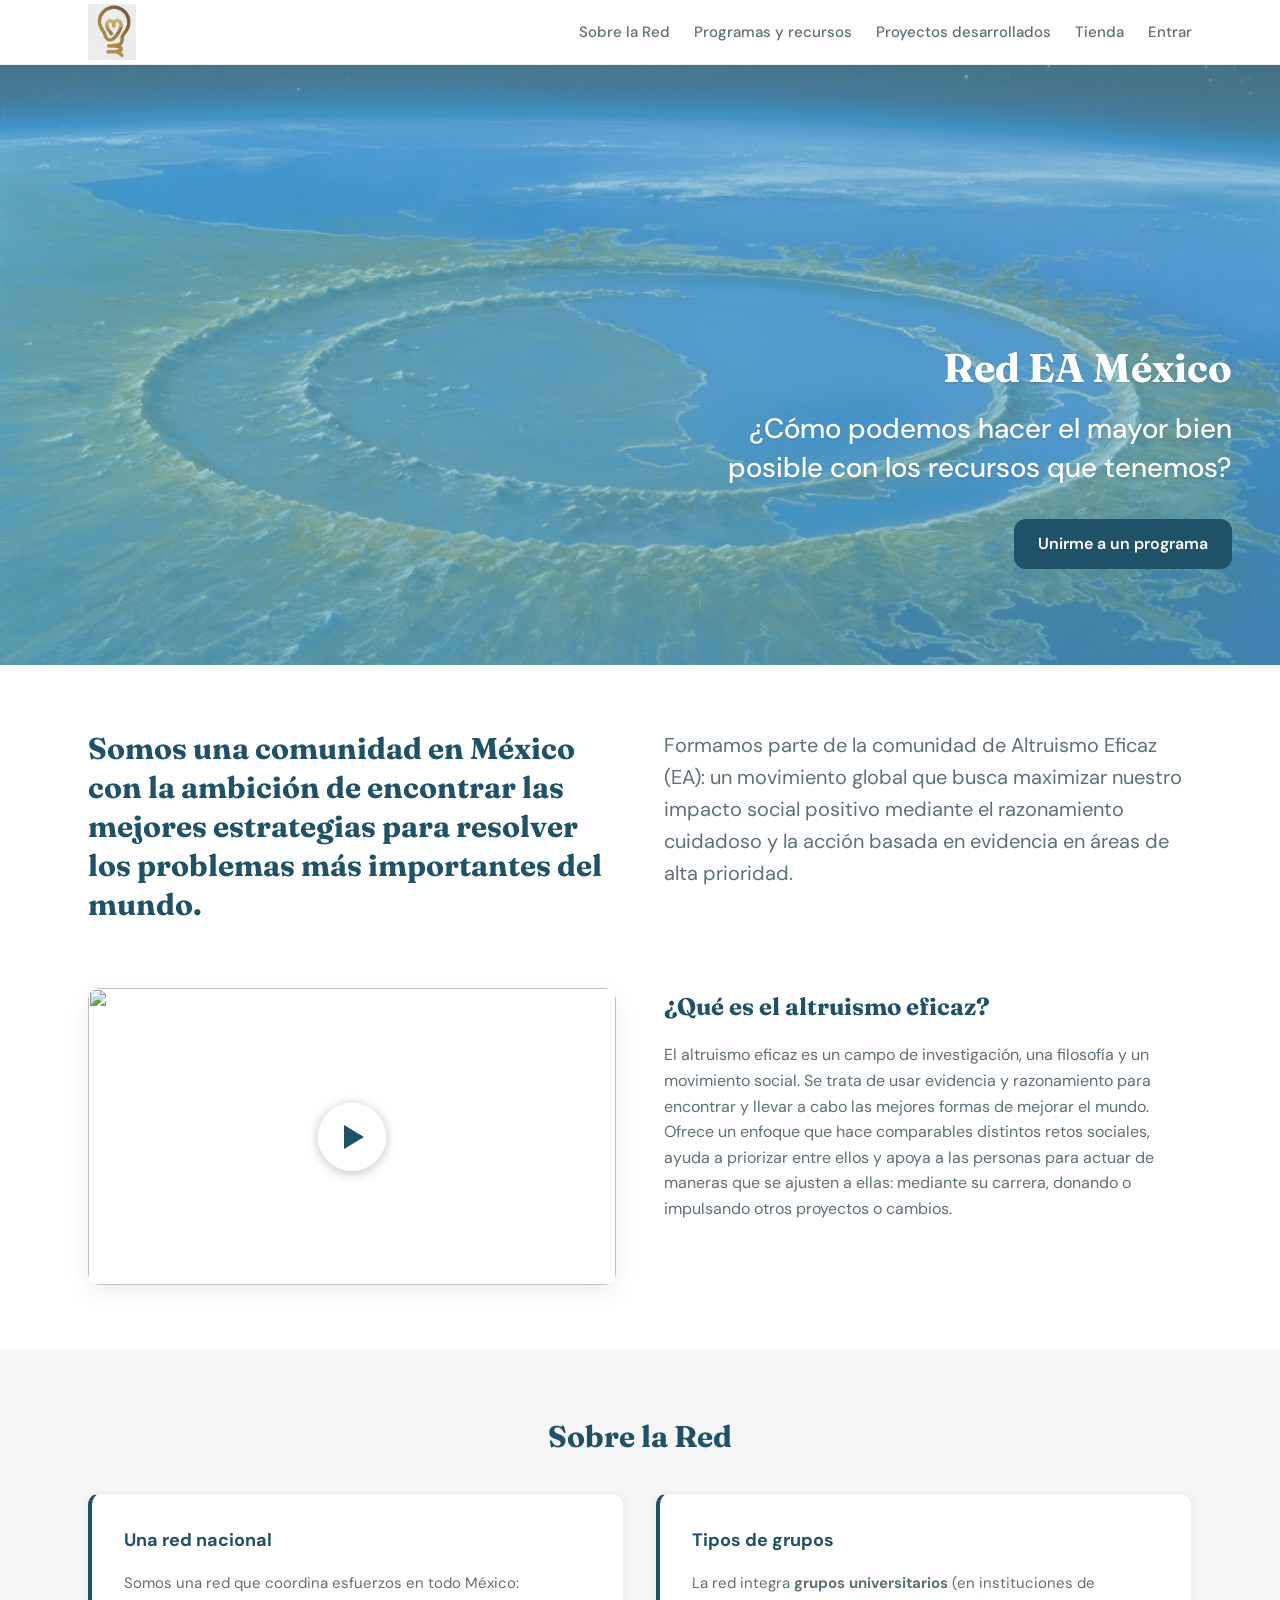
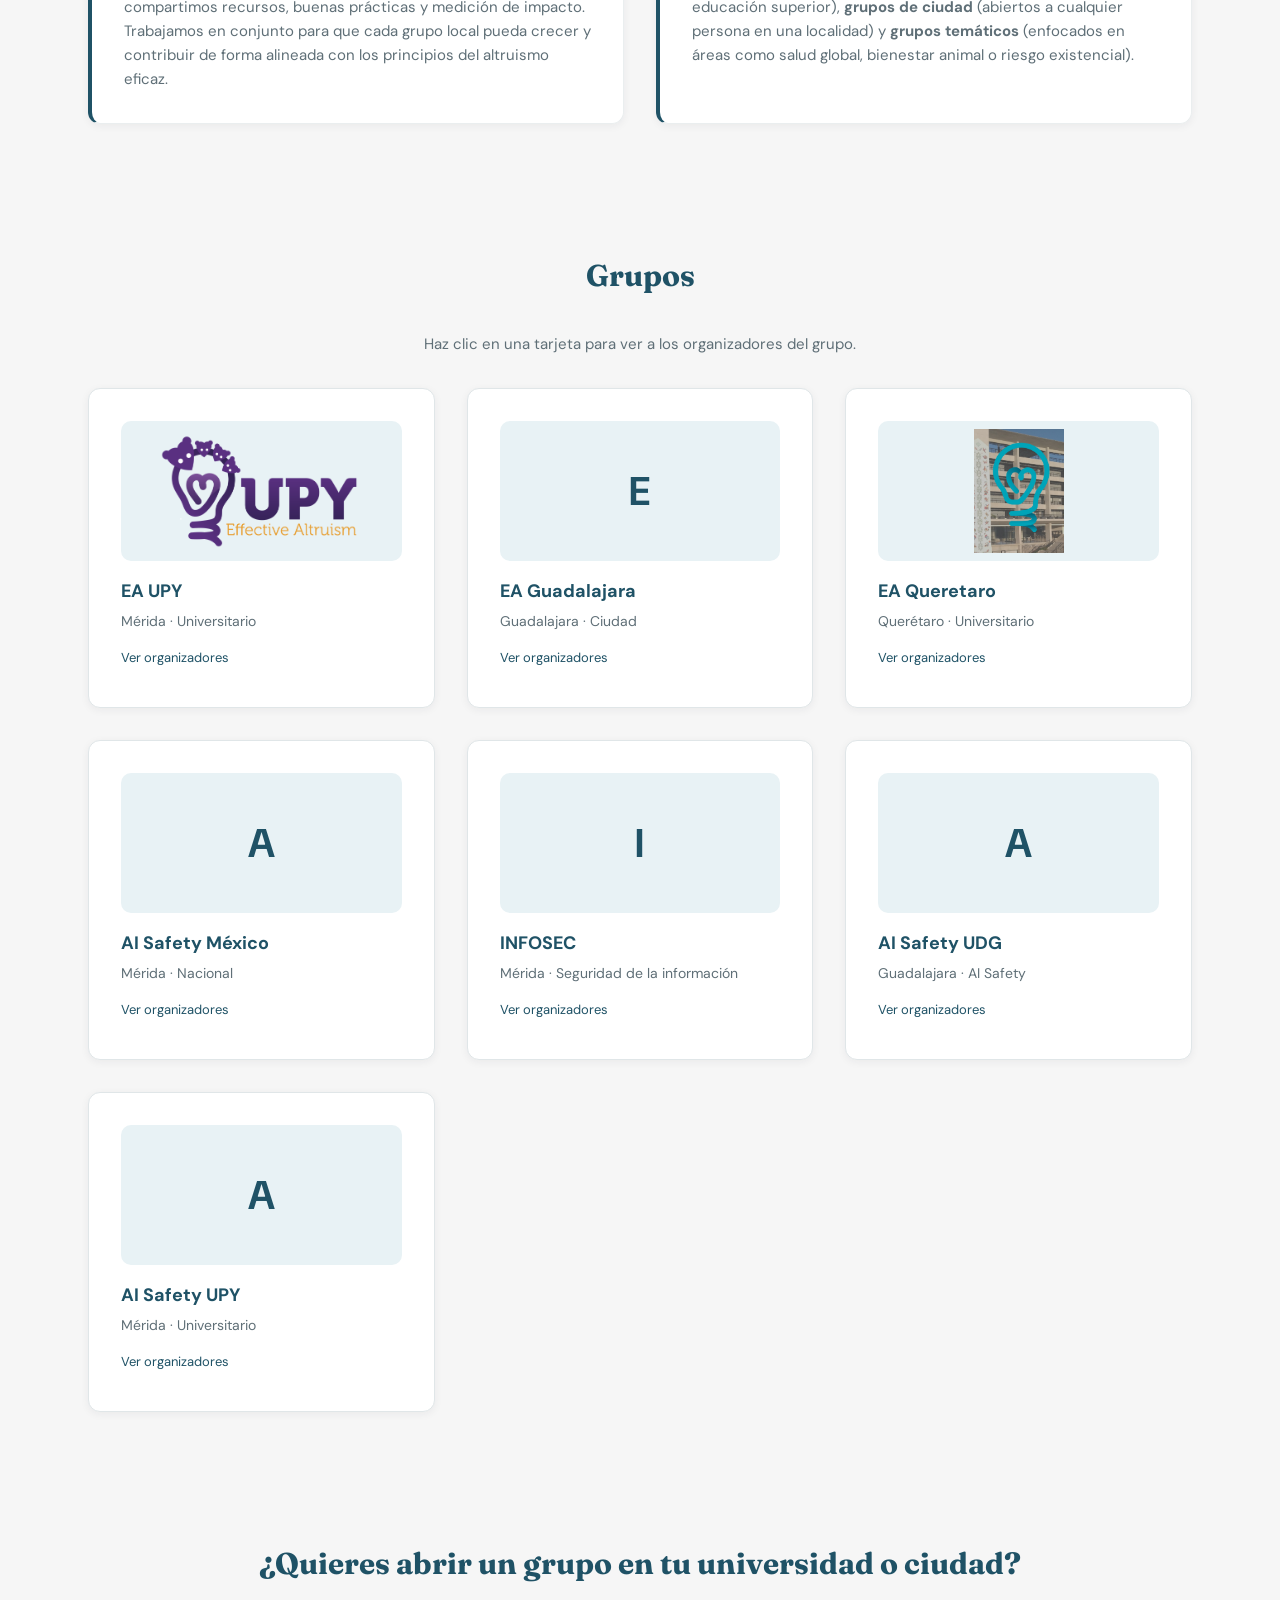
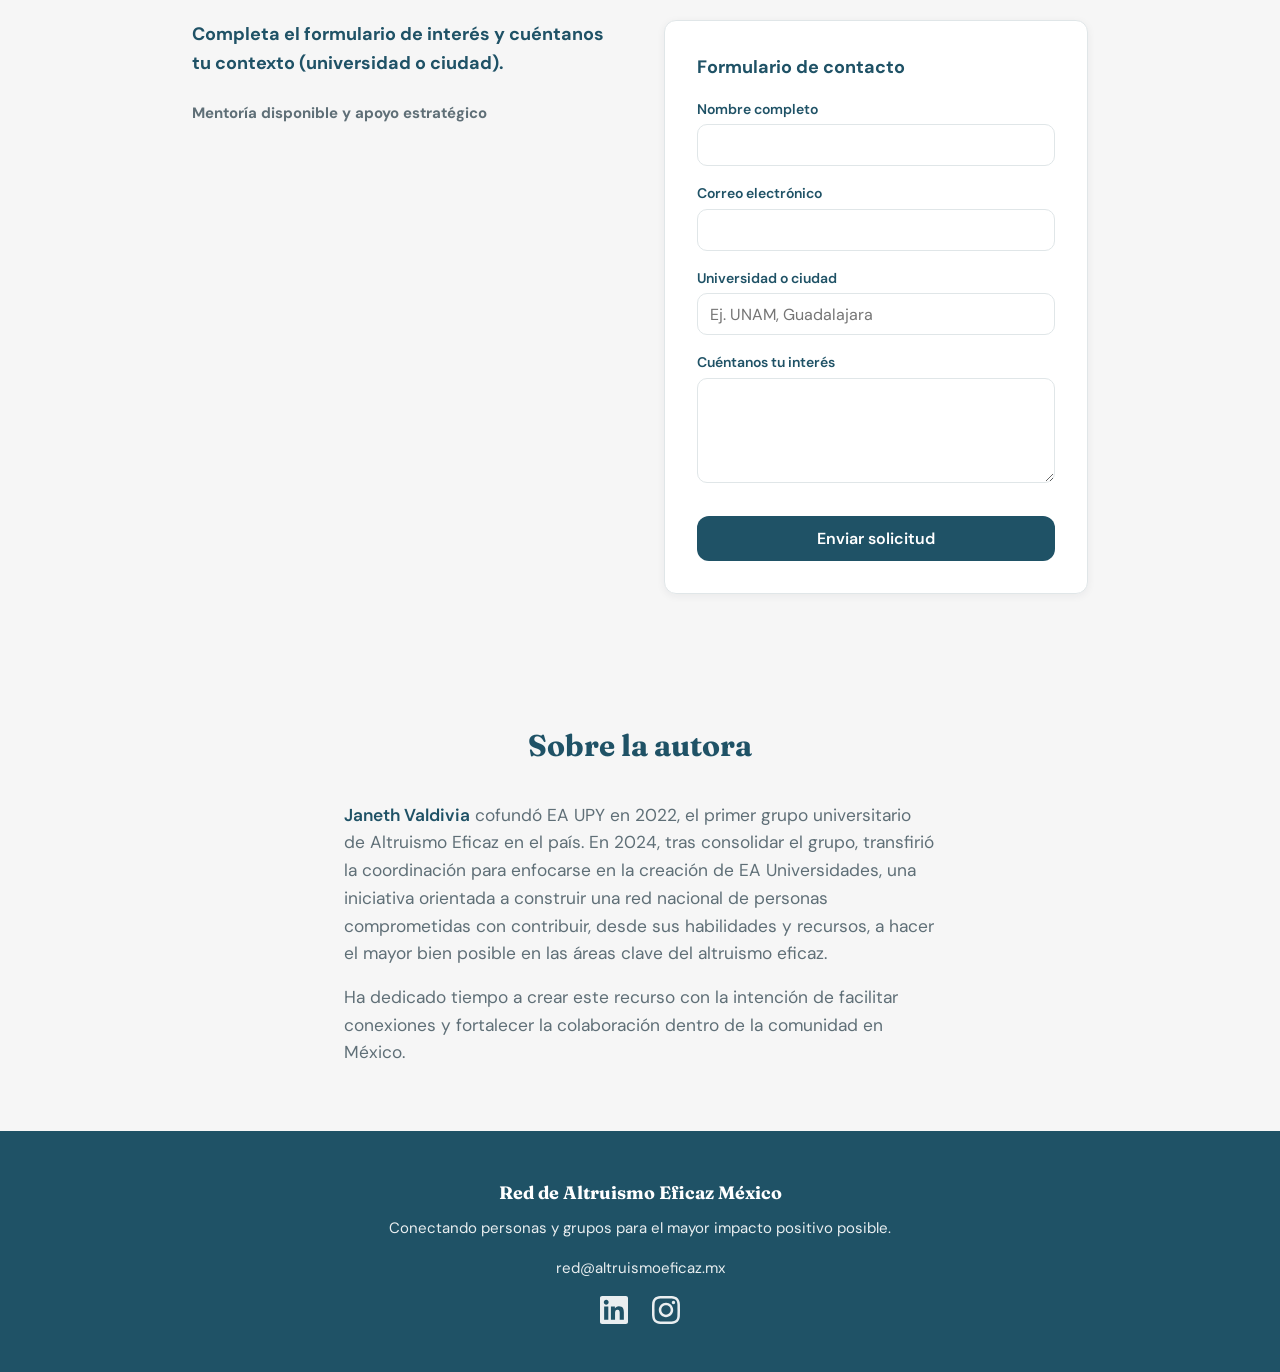
==== commit 576d84b9: "Actualiza contenidos de cursos, proyectos, grupos y dashboard - Alinea proyectos en JSON y fallbacks" ====
--- a/index.html
+++ b/index.html
@@ -28,7 +28,7 @@
   <header class="site-header">
     <div class="container header-inner">
       <a href="index.html" class="logo">
-        <img src="images/1. Bienvenida  Calentamiento Bienvenida y recordatorio de los conceptos de la semana diferencias en impacto, herramientas como Qualys, ITN, Expected value. Ice breaker Si el lugar donde nacemos de.gif" alt="Red EA México" class="logo-icon" />
+        <img src="images/logo-icono.png" alt="Red EA México" class="logo-icon" />
       </a>
       <nav class="nav-main" aria-label="Navegación principal">
         <ul>
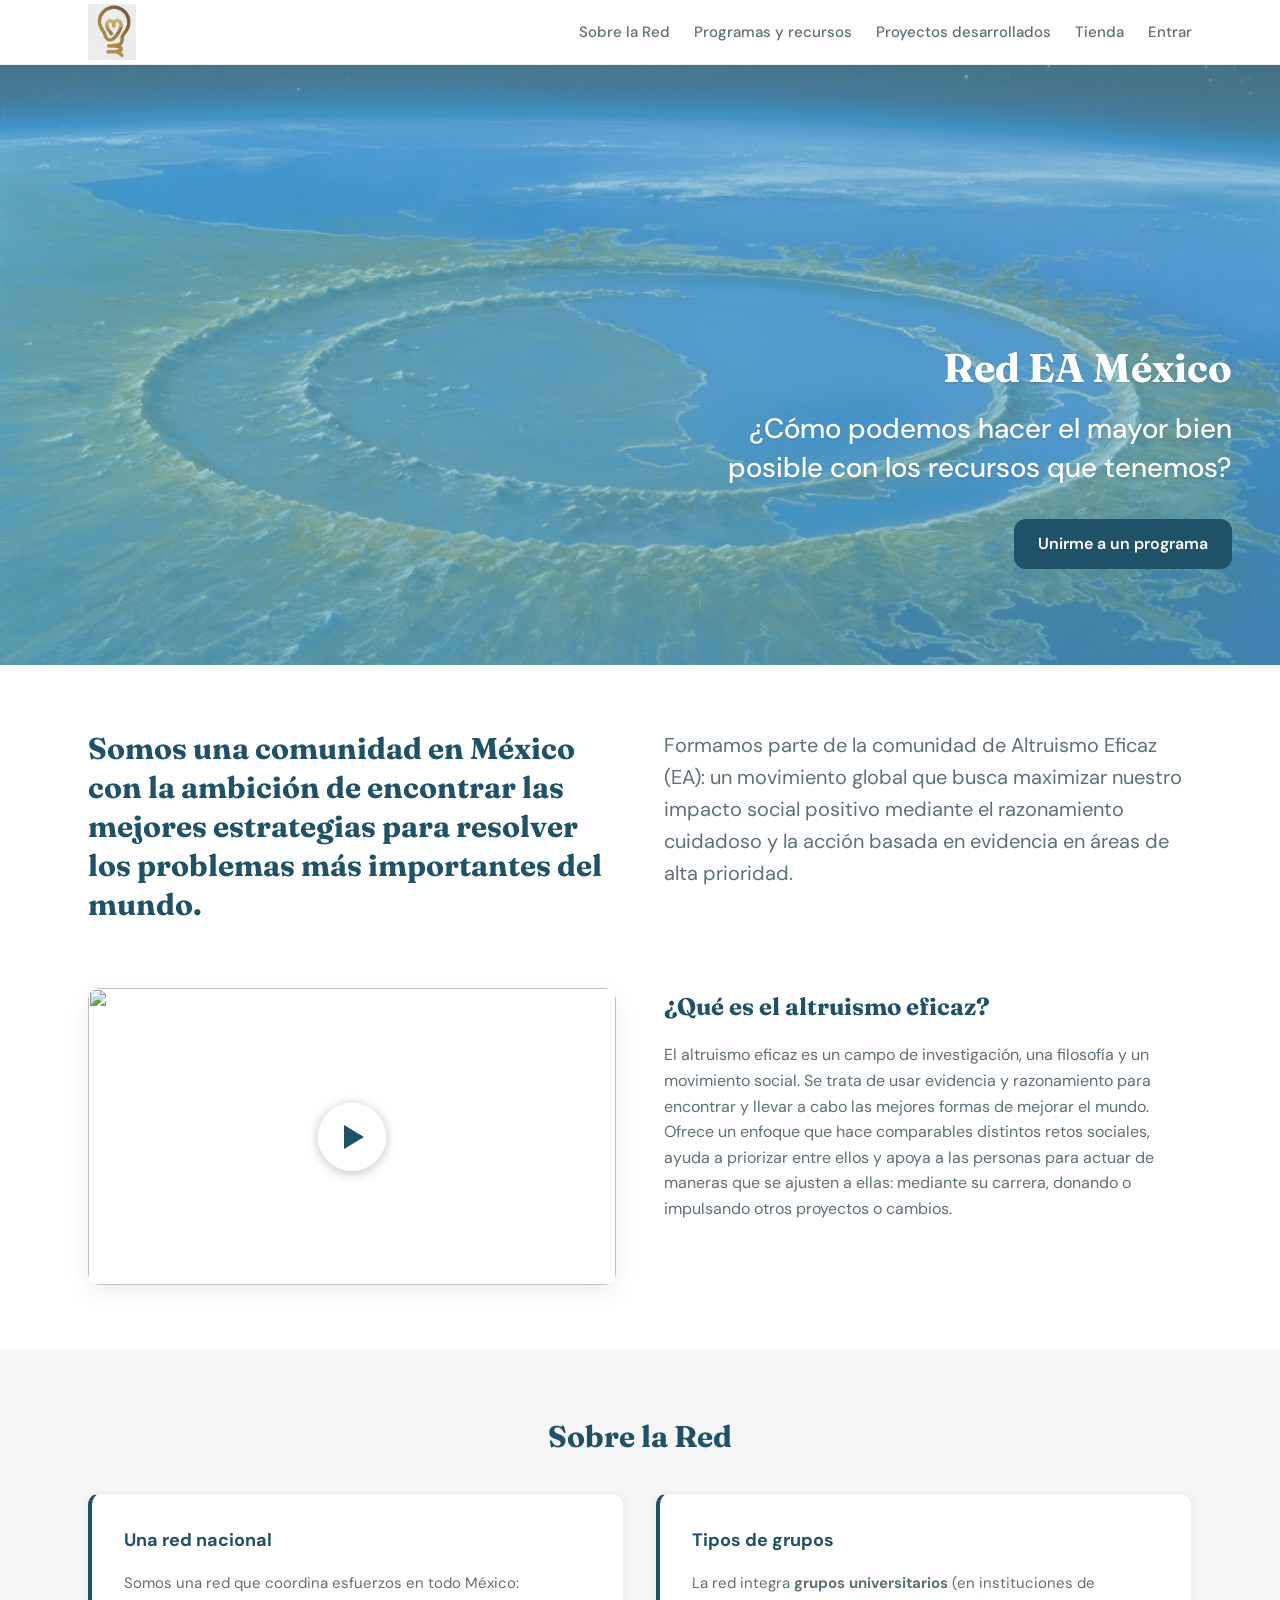
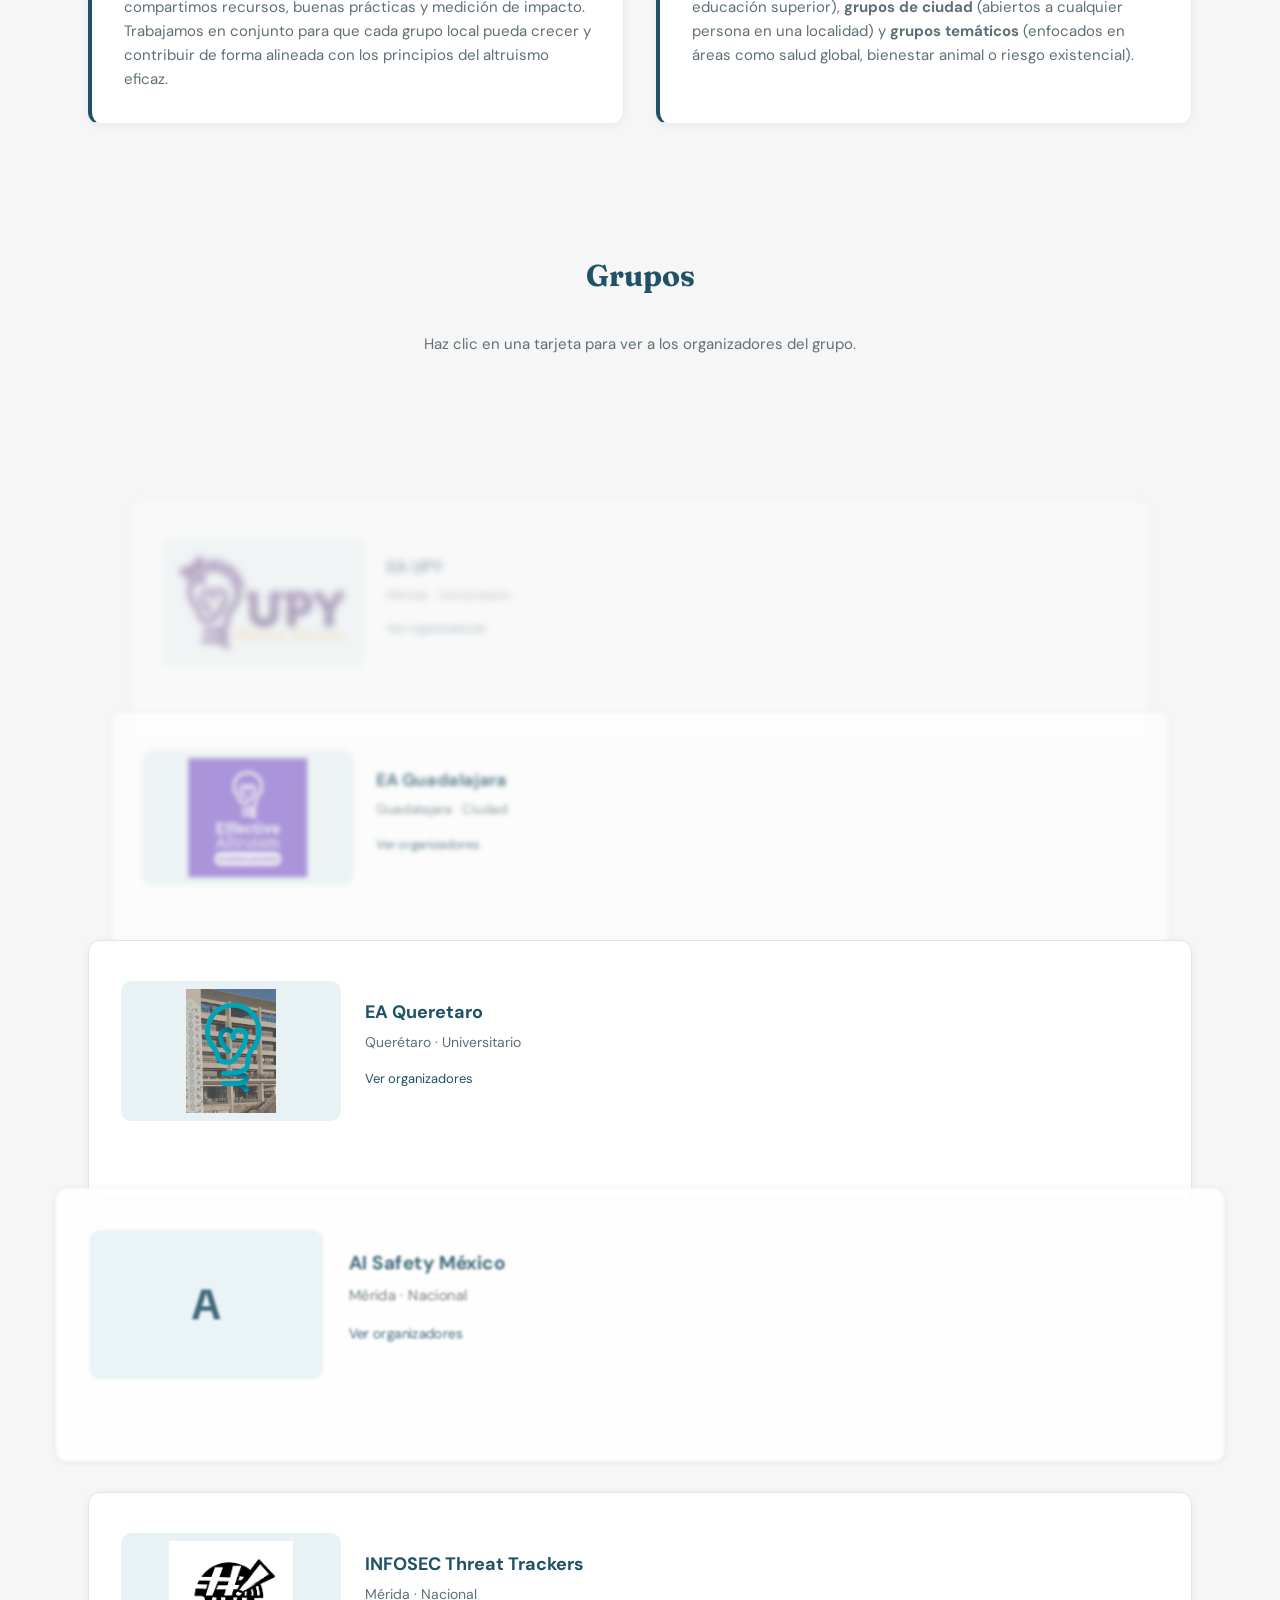
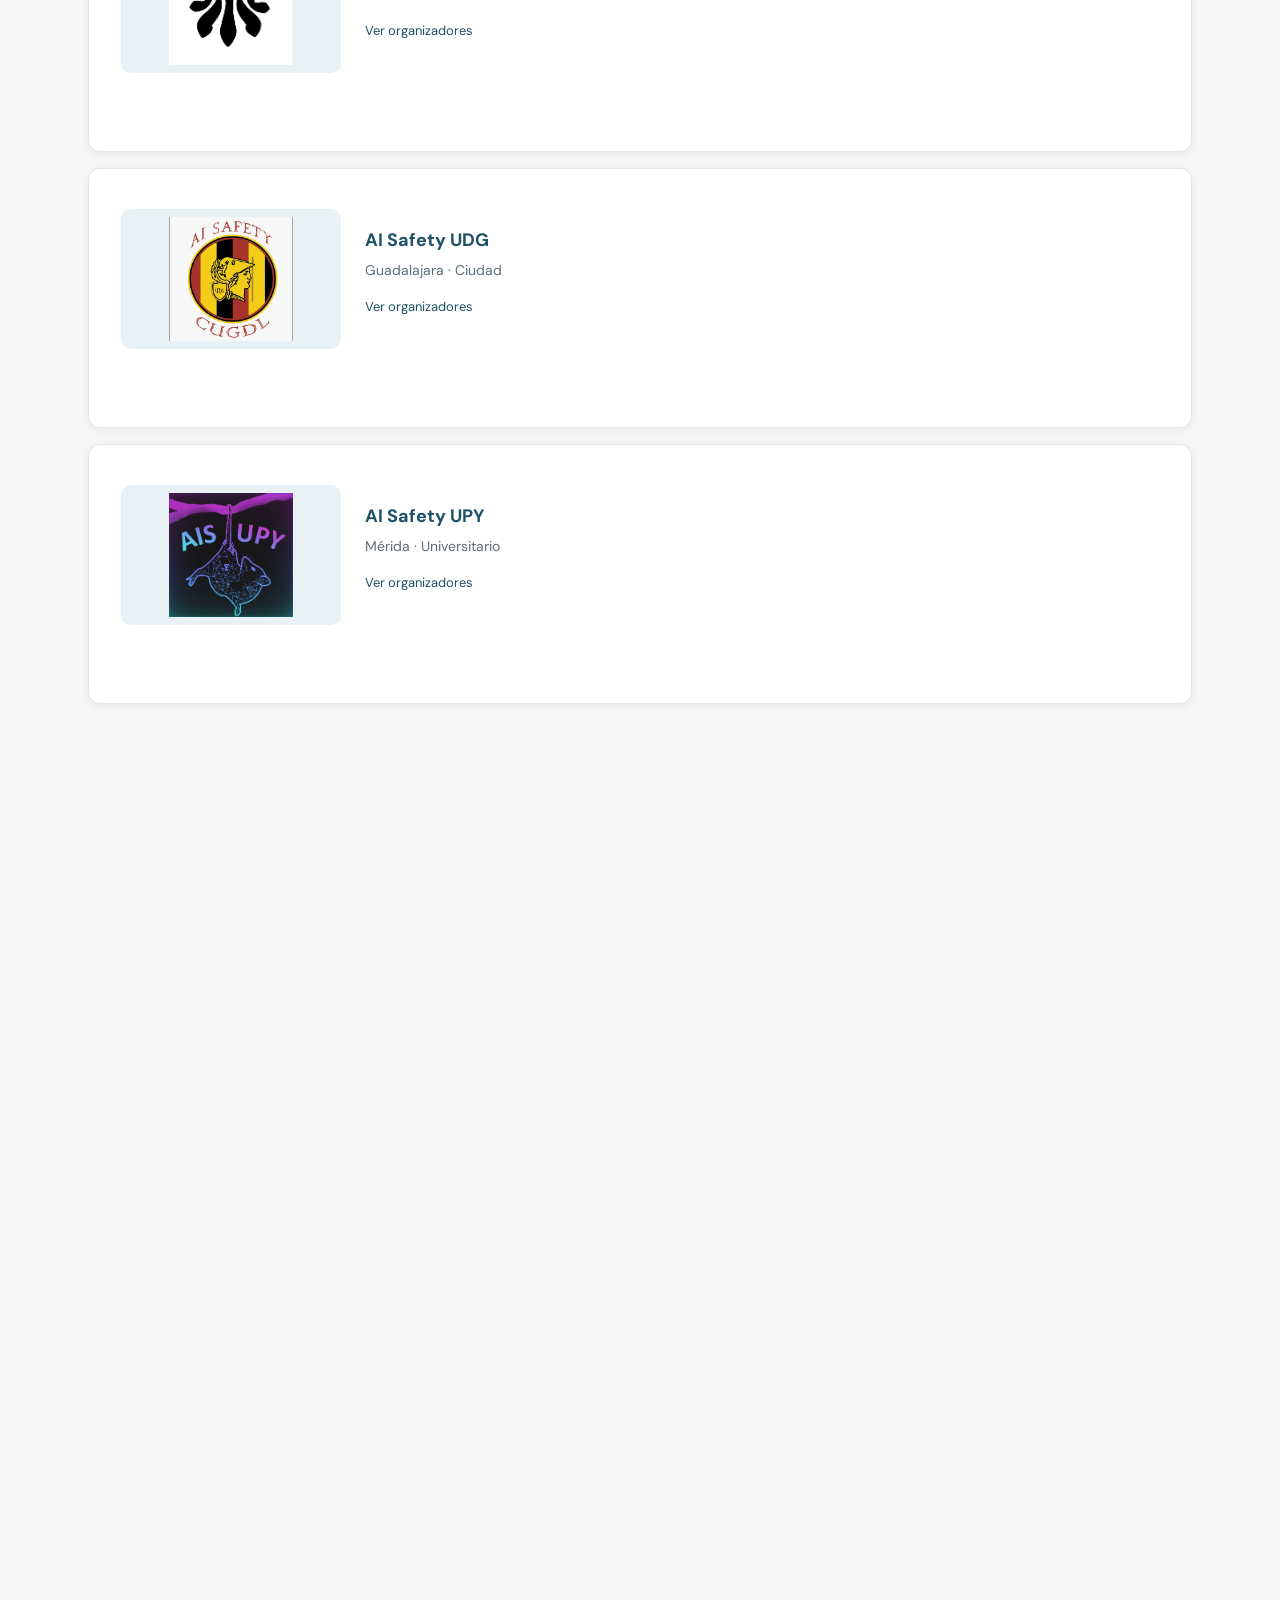
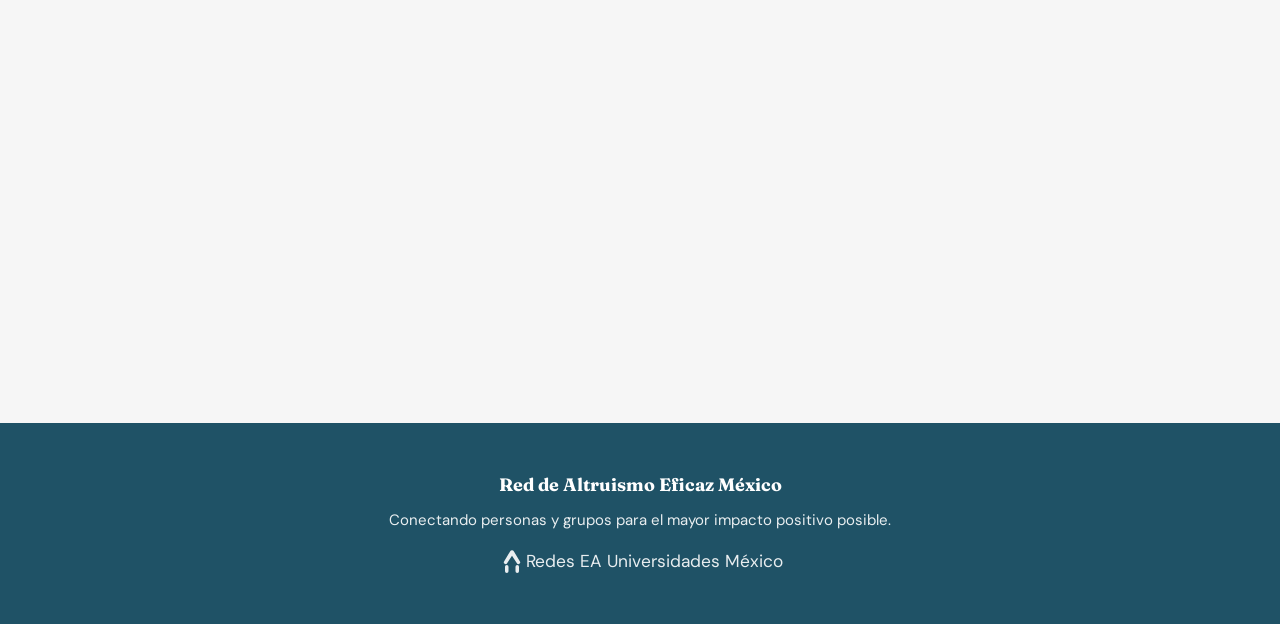
==== commit e9b5bf9a: "Actualiza footer y elimina correo de contacto Made-with: Cursor" ====
--- a/index.html
+++ b/index.html
@@ -163,13 +163,12 @@
     <div class="container">
       <p class="footer-brand">Red de Altruismo Eficaz México</p>
       <p class="footer-tagline">Conectando personas y grupos para el mayor impacto positivo posible.</p>
-      <p class="footer-contact"><a href="mailto:red@altruismoeficaz.mx">red@altruismoeficaz.mx</a></p>
       <nav class="footer-social" aria-label="Redes sociales">
-        <a href="https://www.linkedin.com/in/red-ea-m%C3%A9xico-118632370/" target="_blank" rel="noopener noreferrer" aria-label="LinkedIn">
-          <svg class="footer-icon" xmlns="http://www.w3.org/2000/svg" width="24" height="24" viewBox="0 0 24 24" fill="currentColor" aria-hidden="true"><path d="M20.447 20.452h-3.554v-5.569c0-1.328-.027-3.037-1.852-3.037-1.853 0-2.136 1.445-2.136 2.939v5.667H9.351V9h3.414v1.561h.046c.477-.9 1.637-1.85 3.37-1.85 3.601 0 4.267 2.37 4.267 5.455v6.286zM5.337 7.433c-1.144 0-2.063-.926-2.063-2.065 0-1.138.92-2.063 2.063-2.063 1.14 0 2.064.925 2.064 2.063 0 1.139-.925 2.065-2.064 2.065zm1.782 13.019H3.555V9h3.564v11.452zM22.225 0H1.771C.792 0 0 .774 0 1.729v20.542C0 23.227.792 24 1.771 24h20.451C23.2 24 24 23.227 24 22.271V1.729C24 .774 23.2 0 22.222 0h.003z"/></svg>
-        </a>
-        <a href="https://www.instagram.com/red_ea_mexico/" target="_blank" rel="noopener noreferrer" aria-label="Instagram">
-          <svg class="footer-icon" xmlns="http://www.w3.org/2000/svg" width="24" height="24" viewBox="0 0 24 24" fill="currentColor" aria-hidden="true"><path d="M12 2.163c3.204 0 3.584.012 4.85.07 3.252.148 4.771 1.691 4.919 4.919.058 1.265.069 1.645.069 4.849 0 3.205-.012 3.584-.069 4.849-.149 3.225-1.664 4.771-4.919 4.919-1.266.058-1.644.07-4.85.07-3.204 0-3.584-.012-4.849-.07-3.26-.149-4.771-1.699-4.919-4.92-.058-1.265-.07-1.644-.07-4.849 0-3.204.013-3.583.07-4.849.149-3.227 1.664-4.771 4.919-4.919 1.266-.057 1.645-.069 4.849-.069zm0-2.163c-3.259 0-3.667.014-4.947.072-4.358.2-6.78 2.618-6.98 6.98-.059 1.281-.073 1.689-.073 4.948 0 3.259.014 3.668.072 4.948.2 4.358 2.618 6.78 6.98 6.98 1.281.058 1.689.072 4.948.072 3.259 0 3.668-.014 4.948-.072 4.354-.2 6.782-2.618 6.979-6.98.059-1.28.073-1.689.073-4.948 0-3.259-.014-3.667-.072-4.947-.196-4.354-2.617-6.78-6.979-6.98-1.281-.059-1.69-.073-4.949-.073zm0 5.838c-3.403 0-6.162 2.759-6.162 6.162s2.759 6.163 6.162 6.163 6.162-2.759 6.162-6.163c0-3.403-2.759-6.162-6.162-6.162zm0 10.162c-2.209 0-4-1.79-4-4 0-2.209 1.791-4 4-4s4 1.791 4 4c0 2.21-1.791 4-4 4zm6.406-11.845c-.796 0-1.441.645-1.441 1.44s.645 1.44 1.441 1.44c.795 0 1.439-.645 1.439-1.44s-.644-1.44-1.439-1.44z"/></svg>
+        <a href="https://linktr.ee/eauniversidadesmexico" target="_blank" rel="noopener noreferrer" aria-label="Redes EA Universidades México">
+          <svg class="footer-icon" xmlns="http://www.w3.org/2000/svg" width="24" height="24" viewBox="0 0 24 24" fill="currentColor" aria-hidden="true">
+            <path d="M12 2c-.7 0-1.3.36-1.66.96L5.2 11.5a1.5 1.5 0 0 0 2.6 1.5L12 6.7l4.2 6.3a1.5 1.5 0 0 0 2.6-1.5L13.66 2.96A1.9 1.9 0 0 0 12 2zM7.5 14.5a1.5 1.5 0 0 0-1.5 1.5v4a1.5 1.5 0 0 0 3 0v-4a1.5 1.5 0 0 0-1.5-1.5zm9 0A1.5 1.5 0 0 0 15 16v4a1.5 1.5 0 0 0 3 0v-4a1.5 1.5 0 0 0-1.5-1.5z" />
+          </svg>
+          <span class="footer-linktree-label">Redes EA Universidades México</span>
         </a>
       </nav>
     </div>
--- a/css/styles.css
+++ b/css/styles.css
@@ -668,9 +668,12 @@
    Grupos — Clic abre modal con imagen + organizadores (sin deslizar)
    ============================================ */
 .grupos-grid {
-  display: grid;
-  grid-template-columns: repeat(auto-fill, minmax(280px, 1fr));
-  gap: var(--space-xl);
+  /* Lista vertical con efecto de cartas apiladas en 3D */
+  display: flex;
+  flex-direction: column;
+  gap: var(--space-m);
+  perspective: 1400px;
+  align-items: stretch;
 }
 
 .grupo-card {
@@ -679,31 +682,110 @@
   box-shadow: var(--shadow);
   border: 1px solid var(--color-border);
   cursor: pointer;
-  min-height: 320px;
+  min-height: 260px;
   min-width: 0;
   position: relative;
   overflow: hidden;
-  transition: box-shadow 0.25s ease;
-}
-.grupo-card:hover {
-  box-shadow: var(--shadow-lg);
+  transform-style: preserve-3d;
+  transform-origin: center;
+  transition:
+    transform 480ms ease,
+    box-shadow 480ms ease,
+    filter 480ms ease,
+    opacity 480ms ease;
+}
+
+/* Estado “apilado”: las primeras tarjetas se ven al fondo, con blur y menos opacidad */
+.grupos-grid .grupo-card:nth-child(1) {
+  transform: translateZ(-120px) translateY(40px);
+  opacity: 0.4;
+  filter: blur(4px);
+}
+
+.grupos-grid .grupo-card:nth-child(2) {
+  transform: translateZ(-60px) translateY(20px);
+  opacity: 0.7;
+  filter: blur(2px);
+}
+
+.grupos-grid .grupo-card:nth-child(3) {
+  transform: translateZ(0) translateY(0);
+  opacity: 1;
+  filter: blur(0);
+}
+
+.grupos-grid .grupo-card:nth-child(4) {
+  transform: translateZ(80px) translateY(-20px);
+  opacity: 0.85;
+  filter: blur(1px);
+}
+
+.grupos-grid .grupo-card:nth-child(n + 5) {
+  /* A partir de la quinta, mantenerlas casi planas para no exagerar el stack */
+  transform: translateZ(0) translateY(0);
+  opacity: 1;
+  filter: blur(0);
+}
+
+/* Al pasar el cursor sobre la lista, todas se “desapilan” suavemente */
+.grupos-grid:hover .grupo-card {
+  transform: translateZ(0) translateY(0);
+  opacity: 1;
+  filter: blur(0);
+  box-shadow: var(--shadow);
+}
+
+/* La tarjeta bajo el cursor se vuelve la carta principal en primer plano */
+.grupos-grid .grupo-card:hover {
+  transform: translateZ(140px) translateY(0);
+  box-shadow: 0 22px 50px rgba(26, 42, 51, 0.2);
+}
+
+@media (max-width: 768px) {
+  /* En móviles: lista simple sin apilado 3D para evitar mareos y mejorar rendimiento */
+  .grupos-grid {
+    perspective: none;
+    gap: var(--space-xl);
+  }
+
+  .grupos-grid .grupo-card,
+  .grupos-grid .grupo-card:nth-child(1),
+  .grupos-grid .grupo-card:nth-child(2),
+  .grupos-grid .grupo-card:nth-child(3),
+  .grupos-grid .grupo-card:nth-child(4),
+  .grupos-grid .grupo-card:nth-child(n + 5) {
+    transform: none;
+    opacity: 1;
+    filter: none;
+  }
 }
 
 .grupo-card-front {
-  padding: var(--space-xl);
-  min-height: 280px;
+  padding: var(--space-m) var(--space-xl);
+  min-height: 220px;
+  display: flex;
+  flex-direction: row-reverse;
+  align-items: center;
+  gap: var(--space-l);
+}
+
+.grupo-card-front-text {
+  flex: 1 1 0;
+  min-width: 0;
   display: flex;
   flex-direction: column;
 }
 
 .grupo-logo-wrap {
+  flex: 0 0 32%;
+  max-width: 220px;
   height: 140px;
   background: var(--color-muted-green-bg);
   border-radius: var(--radius);
   display: flex;
   align-items: center;
   justify-content: center;
-  margin-bottom: var(--space-m);
+  margin-left: auto;
   overflow: hidden;
 }
 
@@ -763,7 +845,22 @@
 .grupo-ver-organizadores {
   font-size: 0.8125rem;
   color: var(--color-azul);
-  margin: auto 0 0;
+  margin-top: auto;
+}
+
+@media (max-width: 768px) {
+  .grupo-card-front {
+    flex-direction: column;
+    align-items: stretch;
+  }
+
+  .grupo-logo-wrap {
+    flex: 0 0 auto;
+    max-width: 100%;
+    height: 140px;
+    margin-left: 0;
+    margin-bottom: var(--space-m);
+  }
 }
 
 .grupo-organizadores-titulo {
@@ -1304,10 +1401,24 @@
 
 /* Modal grupo: imagen + organizadores, todo visible sin deslizar */
 .modal-grupo-content {
-  max-width: 28rem;
+  max-width: 32rem;
   max-height: 90vh;
   overflow-y: auto;
 }
+
+.modal-grupo-header {
+  display: flex;
+  flex-direction: row;
+  align-items: center;
+  gap: var(--space-l);
+  margin-bottom: var(--space-l);
+}
+
+.modal-grupo-header-text {
+  flex: 1 1 0;
+  min-width: 0;
+}
+
 .modal-grupo-title {
   font-family: var(--font-display);
   font-size: 1.25rem;
@@ -1315,16 +1426,17 @@
   color: var(--color-primary);
   margin: 0 0 var(--space-xs);
 }
+
 .modal-grupo-meta {
   font-size: 0.875rem;
   color: var(--color-text-muted);
-  margin-bottom: var(--space-m);
-}
+  margin-bottom: var(--space-xs);
+}
+
 .modal-grupo-img-wrap {
-  width: 100%;
-  aspect-ratio: 4/3;
-  max-height: 240px;
-  margin-bottom: var(--space-l);
+  flex: 0 0 38%;
+  max-width: 170px;
+  height: 120px;
   border-radius: var(--radius);
   overflow: hidden;
   background: var(--color-primary-bg);
@@ -1332,6 +1444,7 @@
   align-items: center;
   justify-content: center;
 }
+
 .modal-grupo-img-wrap .grupo-logo-inicial {
   font-size: 3rem;
 }
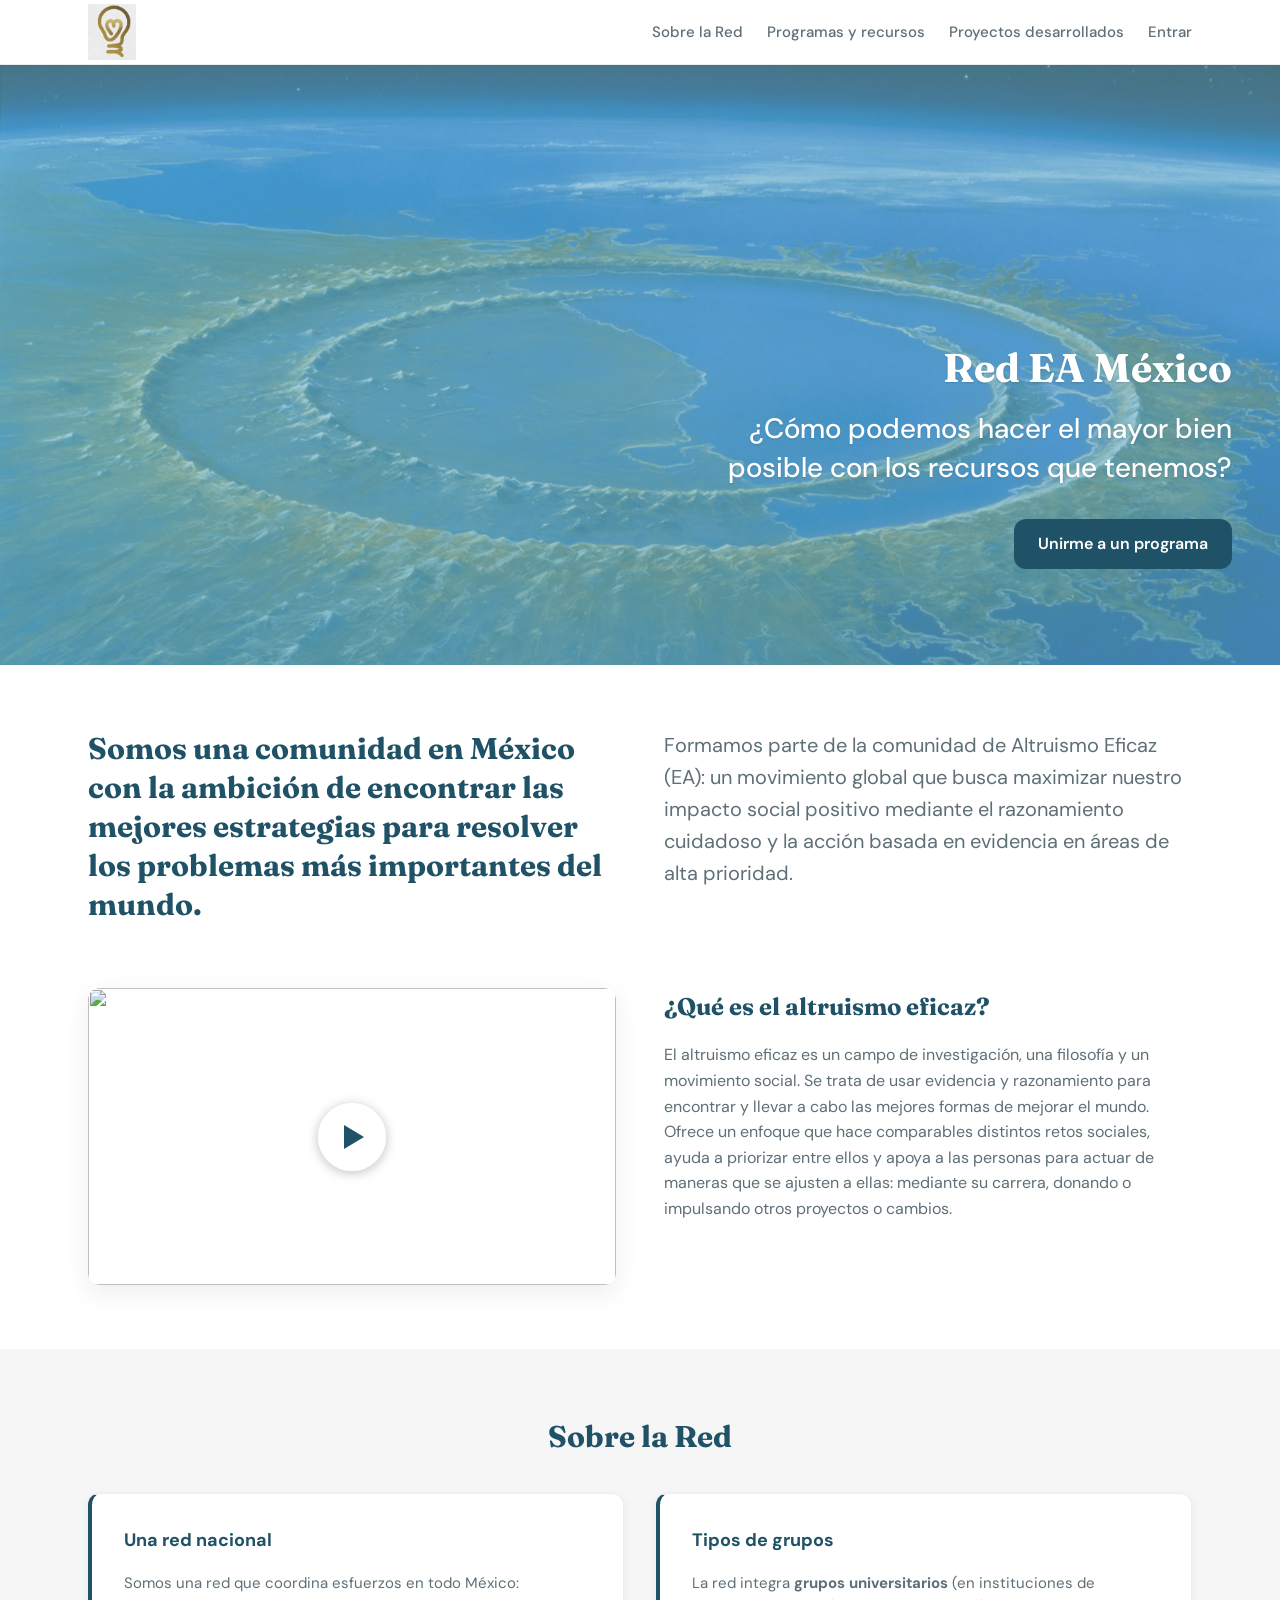
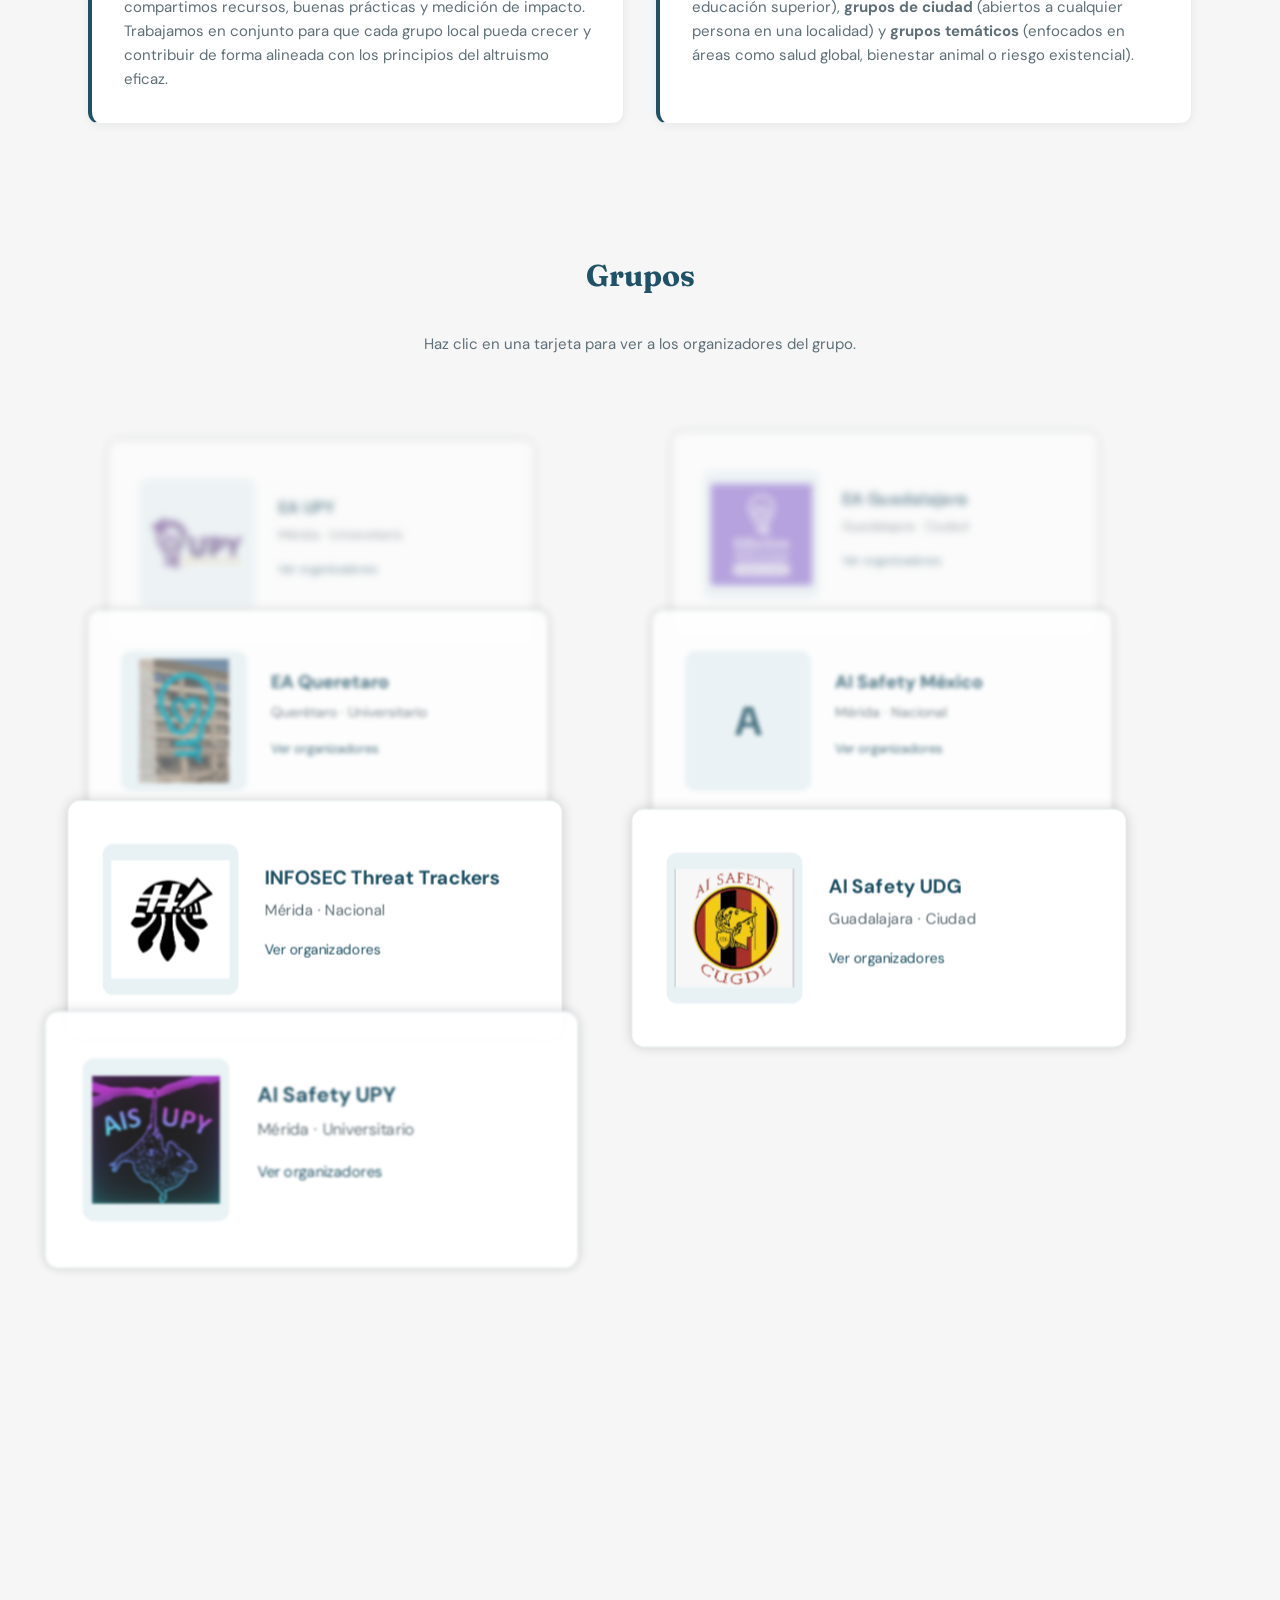
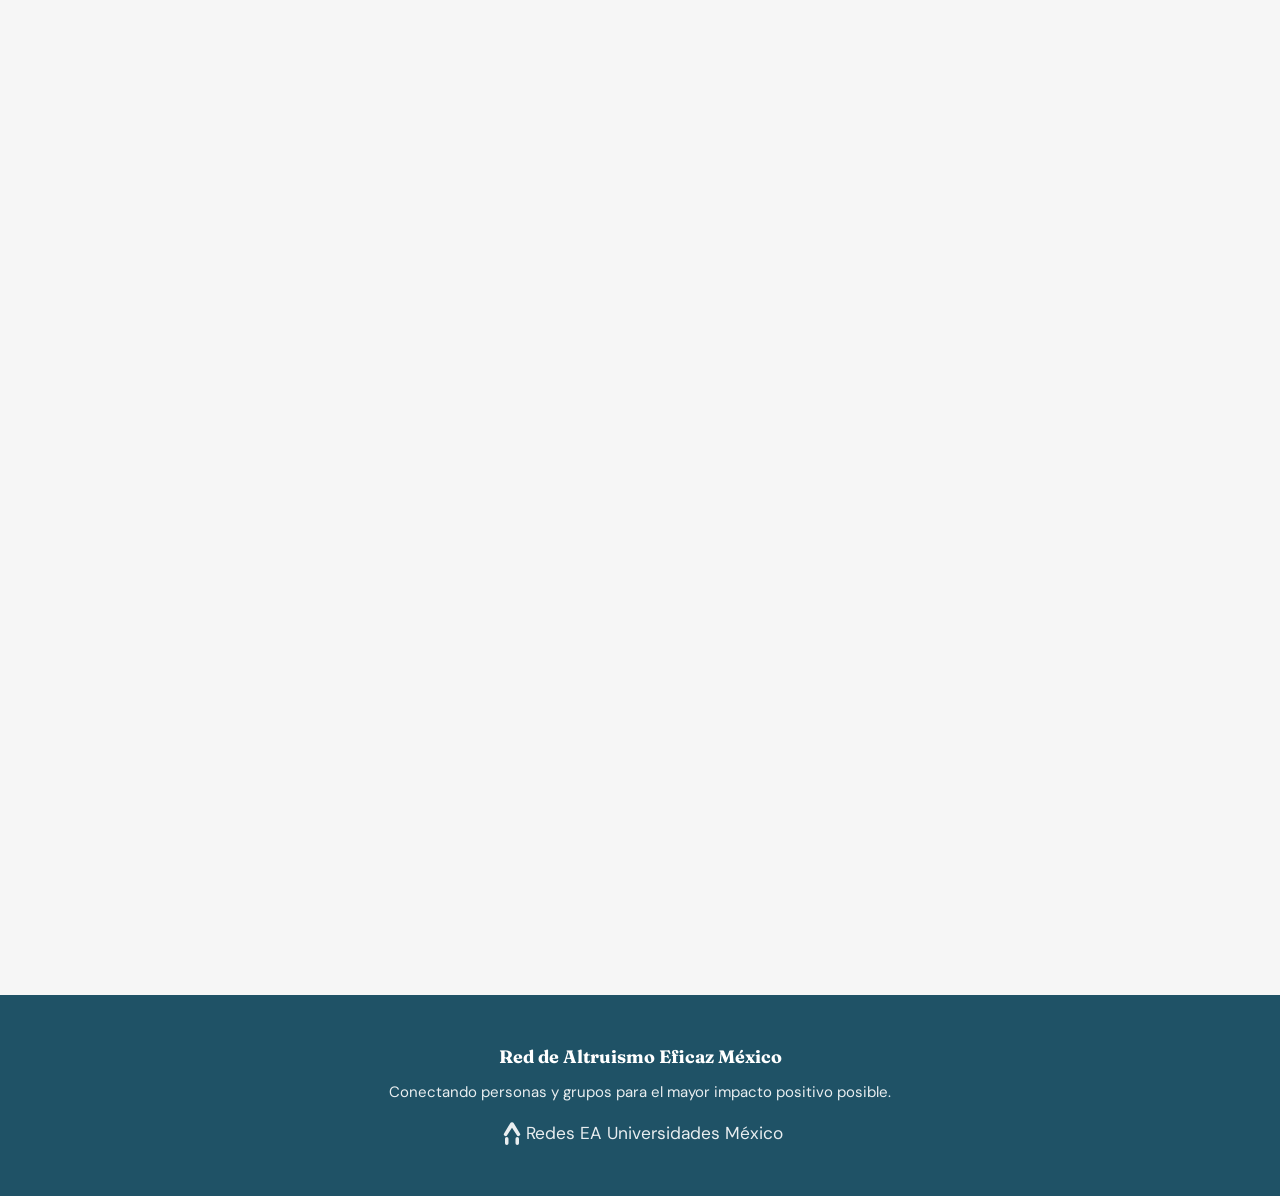
==== commit 30026f44: "Oculta enlace de Tienda del menú principal Made-with: Cursor" ====
--- a/index.html
+++ b/index.html
@@ -35,7 +35,6 @@
           <li><a href="index.html" class="nav-link-active">Sobre la Red</a></li>
           <li><a href="cursos.html">Programas y recursos</a></li>
           <li><a href="proyectos.html">Proyectos desarrollados</a></li>
-          <li><a href="tienda.html">Tienda</a></li>
           <li><a href="dashboard/solicitud.html">Entrar</a></li>
         </ul>
       </nav>
--- a/css/styles.css
+++ b/css/styles.css
@@ -668,59 +668,76 @@
    Grupos — Clic abre modal con imagen + organizadores (sin deslizar)
    ============================================ */
 .grupos-grid {
-  /* Lista vertical con efecto de cartas apiladas en 3D */
+  /* Doble columna (desktop) con 2 stacks independientes */
+  display: grid;
+  grid-template-columns: repeat(2, minmax(0, 1fr));
+  gap: 24px;
+  align-items: start;
+  justify-items: center;
+}
+
+.grupos-col {
+  position: relative;
+  transform-style: preserve-3d;
+  perspective: 900px;
   display: flex;
   flex-direction: column;
-  gap: var(--space-m);
-  perspective: 1400px;
-  align-items: stretch;
+  gap: 0;
+  width: 100%;
+  transition: gap 500ms ease;
+}
+
+.grupos-col:hover {
+  gap: 20px;
 }
 
 .grupo-card {
   background: var(--color-white);
   border-radius: var(--radius-lg);
-  box-shadow: var(--shadow);
+  box-shadow: 0 0 12px rgba(0, 0, 0, 0.16);
   border: 1px solid var(--color-border);
   cursor: pointer;
-  min-height: 260px;
+  width: 100%;
+  max-width: 460px;
   min-width: 0;
   position: relative;
   overflow: hidden;
   transform-style: preserve-3d;
   transform-origin: center;
   transition:
-    transform 480ms ease,
-    box-shadow 480ms ease,
-    filter 480ms ease,
-    opacity 480ms ease;
-}
-
-/* Estado “apilado”: las primeras tarjetas se ven al fondo, con blur y menos opacidad */
-.grupos-grid .grupo-card:nth-child(1) {
-  transform: translateZ(-120px) translateY(40px);
-  opacity: 0.4;
+    transform 500ms ease,
+    box-shadow 500ms ease,
+    filter 500ms ease,
+    opacity 500ms ease;
+  transition-delay: calc(var(--i, 1) * 50ms);
+}
+
+/* Estado “apilado”: las primeras tarjetas se ven al fondo, con blur y menos opacidad (similar al snippet) */
+.grupos-col .grupo-card:nth-child(1) {
+  transform: translateZ(-75px) translateY(20px);
+  opacity: 0.6;
   filter: blur(4px);
 }
 
-.grupos-grid .grupo-card:nth-child(2) {
-  transform: translateZ(-60px) translateY(20px);
-  opacity: 0.7;
+.grupos-col .grupo-card:nth-child(2) {
+  transform: translateZ(0) translateY(0);
+  opacity: 0.8;
   filter: blur(2px);
 }
 
-.grupos-grid .grupo-card:nth-child(3) {
-  transform: translateZ(0) translateY(0);
+.grupos-col .grupo-card:nth-child(3) {
+  transform: translateZ(65px) translateY(-30px);
   opacity: 1;
   filter: blur(0);
 }
 
-.grupos-grid .grupo-card:nth-child(4) {
-  transform: translateZ(80px) translateY(-20px);
-  opacity: 0.85;
+.grupos-col .grupo-card:nth-child(4) {
+  transform: translateZ(125px) translateY(-68px);
+  opacity: 0.95;
   filter: blur(1px);
 }
 
-.grupos-grid .grupo-card:nth-child(n + 5) {
+.grupos-col .grupo-card:nth-child(n + 5) {
   /* A partir de la quinta, mantenerlas casi planas para no exagerar el stack */
   transform: translateZ(0) translateY(0);
   opacity: 1;
@@ -728,32 +745,38 @@
 }
 
 /* Al pasar el cursor sobre la lista, todas se “desapilan” suavemente */
-.grupos-grid:hover .grupo-card {
+.grupos-col:hover .grupo-card {
   transform: translateZ(0) translateY(0);
   opacity: 1;
   filter: blur(0);
-  box-shadow: var(--shadow);
+  box-shadow: 0 0 12px rgba(0, 0, 0, 0.16);
 }
 
 /* La tarjeta bajo el cursor se vuelve la carta principal en primer plano */
-.grupos-grid .grupo-card:hover {
+.grupos-col .grupo-card:hover {
   transform: translateZ(140px) translateY(0);
-  box-shadow: 0 22px 50px rgba(26, 42, 51, 0.2);
+  box-shadow: 0 22px 50px rgba(26, 42, 51, 0.22);
 }
 
 @media (max-width: 768px) {
   /* En móviles: lista simple sin apilado 3D para evitar mareos y mejorar rendimiento */
   .grupos-grid {
+    grid-template-columns: 1fr;
+    gap: var(--space-xl);
+    justify-items: stretch;
+  }
+
+  .grupos-col {
     perspective: none;
     gap: var(--space-xl);
   }
 
-  .grupos-grid .grupo-card,
-  .grupos-grid .grupo-card:nth-child(1),
-  .grupos-grid .grupo-card:nth-child(2),
-  .grupos-grid .grupo-card:nth-child(3),
-  .grupos-grid .grupo-card:nth-child(4),
-  .grupos-grid .grupo-card:nth-child(n + 5) {
+  .grupos-col .grupo-card,
+  .grupos-col .grupo-card:nth-child(1),
+  .grupos-col .grupo-card:nth-child(2),
+  .grupos-col .grupo-card:nth-child(3),
+  .grupos-col .grupo-card:nth-child(4),
+  .grupos-col .grupo-card:nth-child(n + 5) {
     transform: none;
     opacity: 1;
     filter: none;
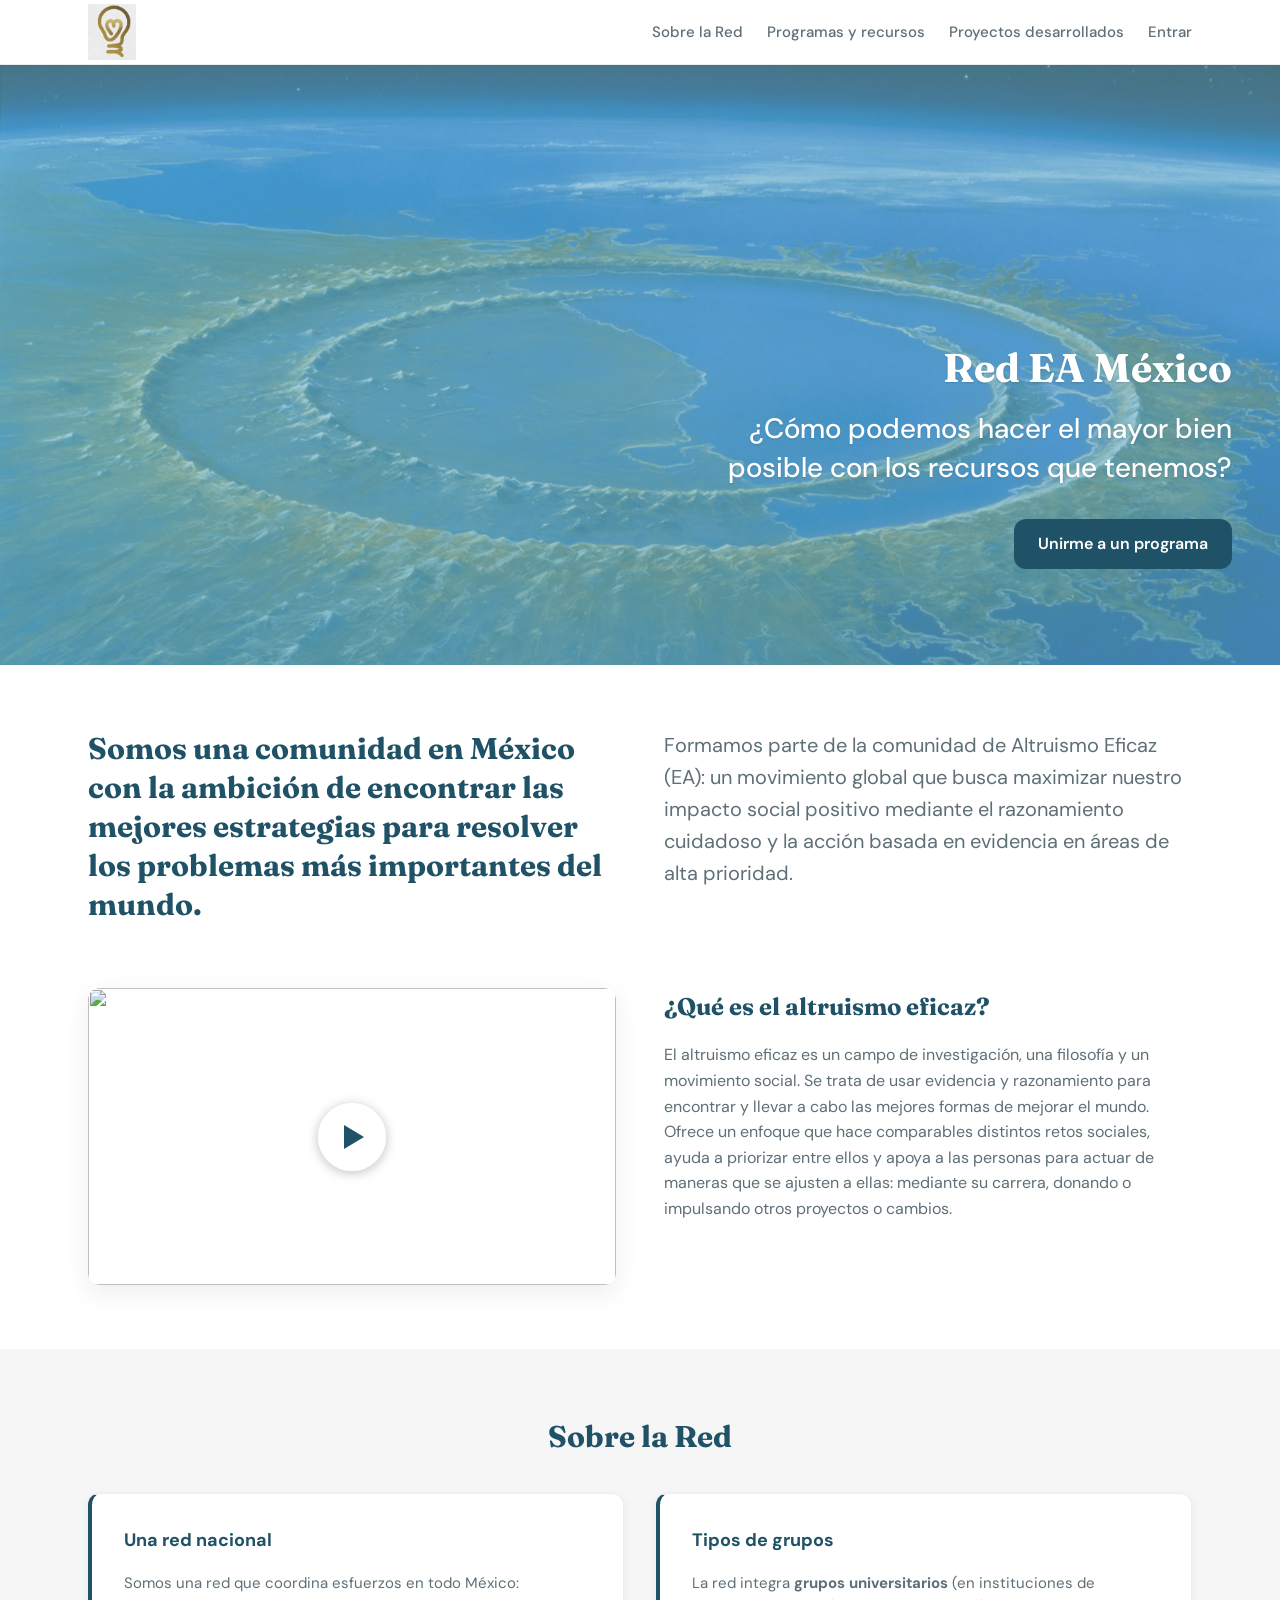
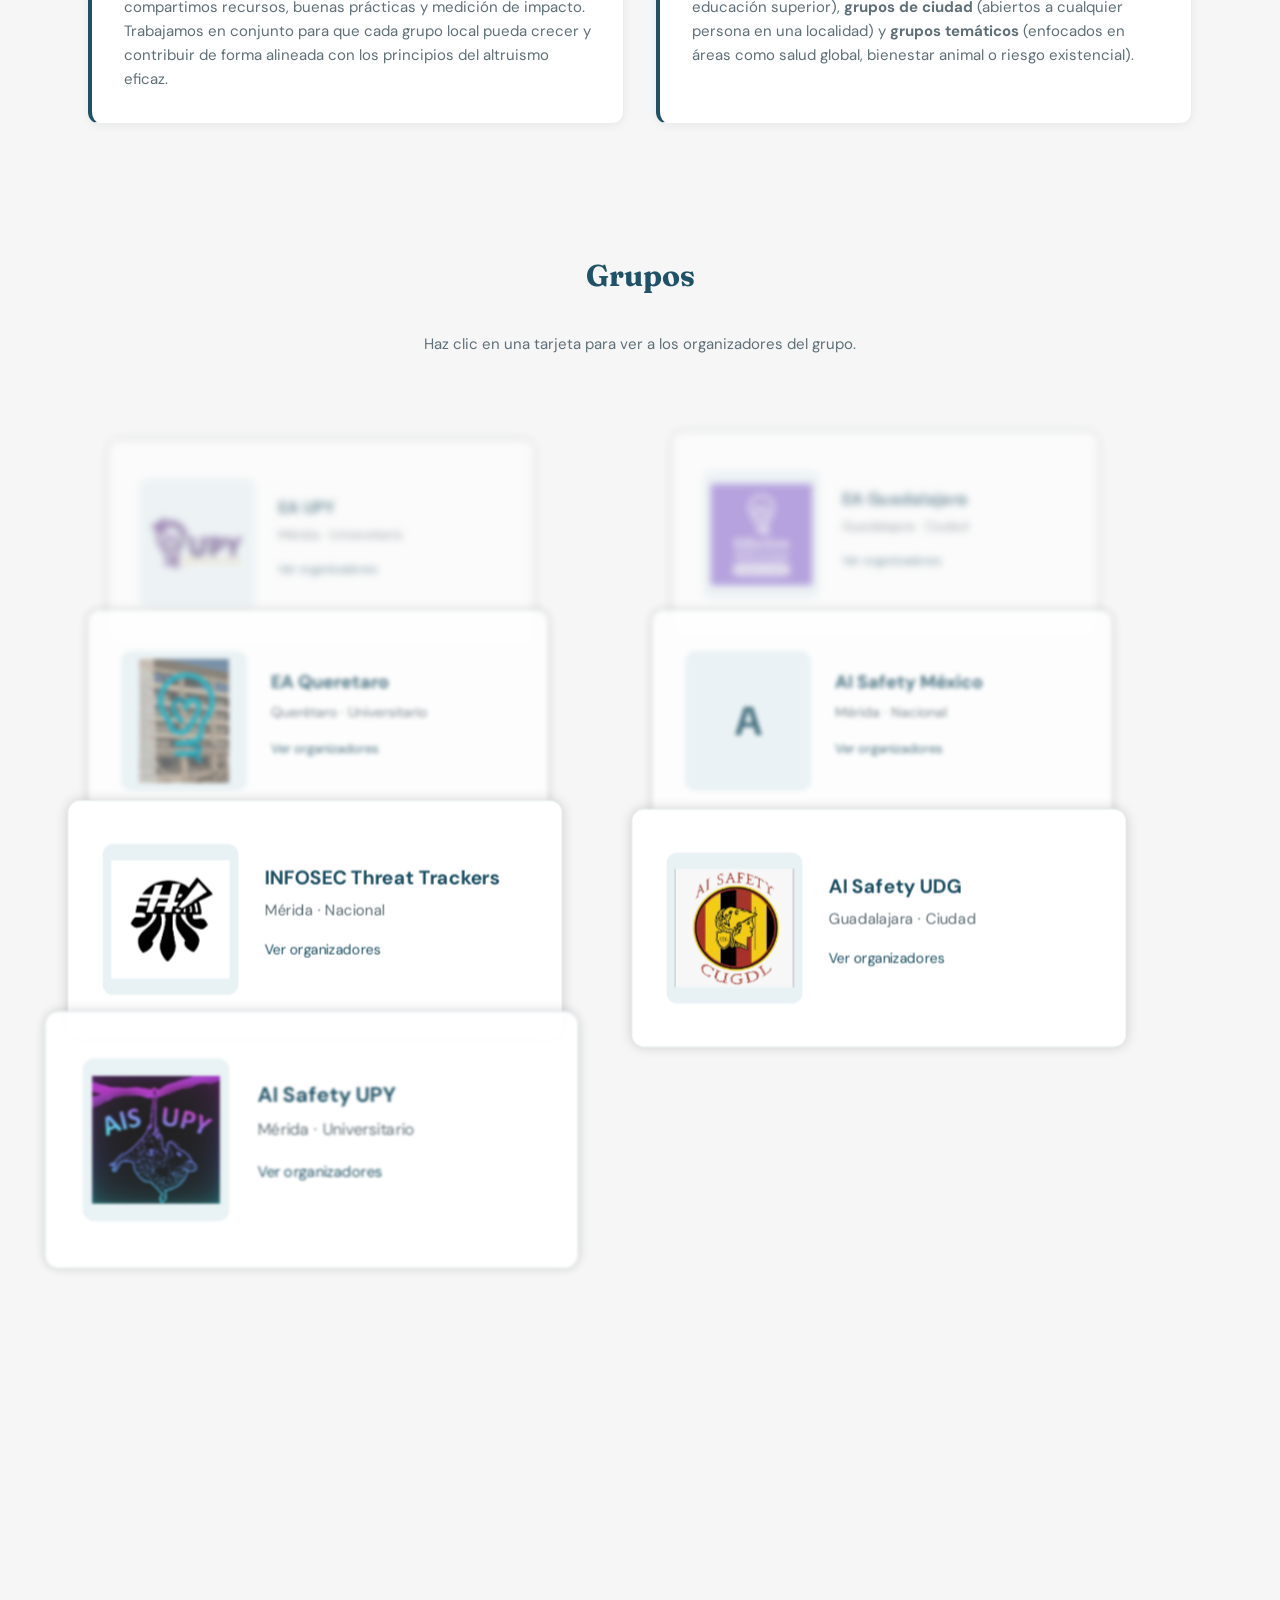
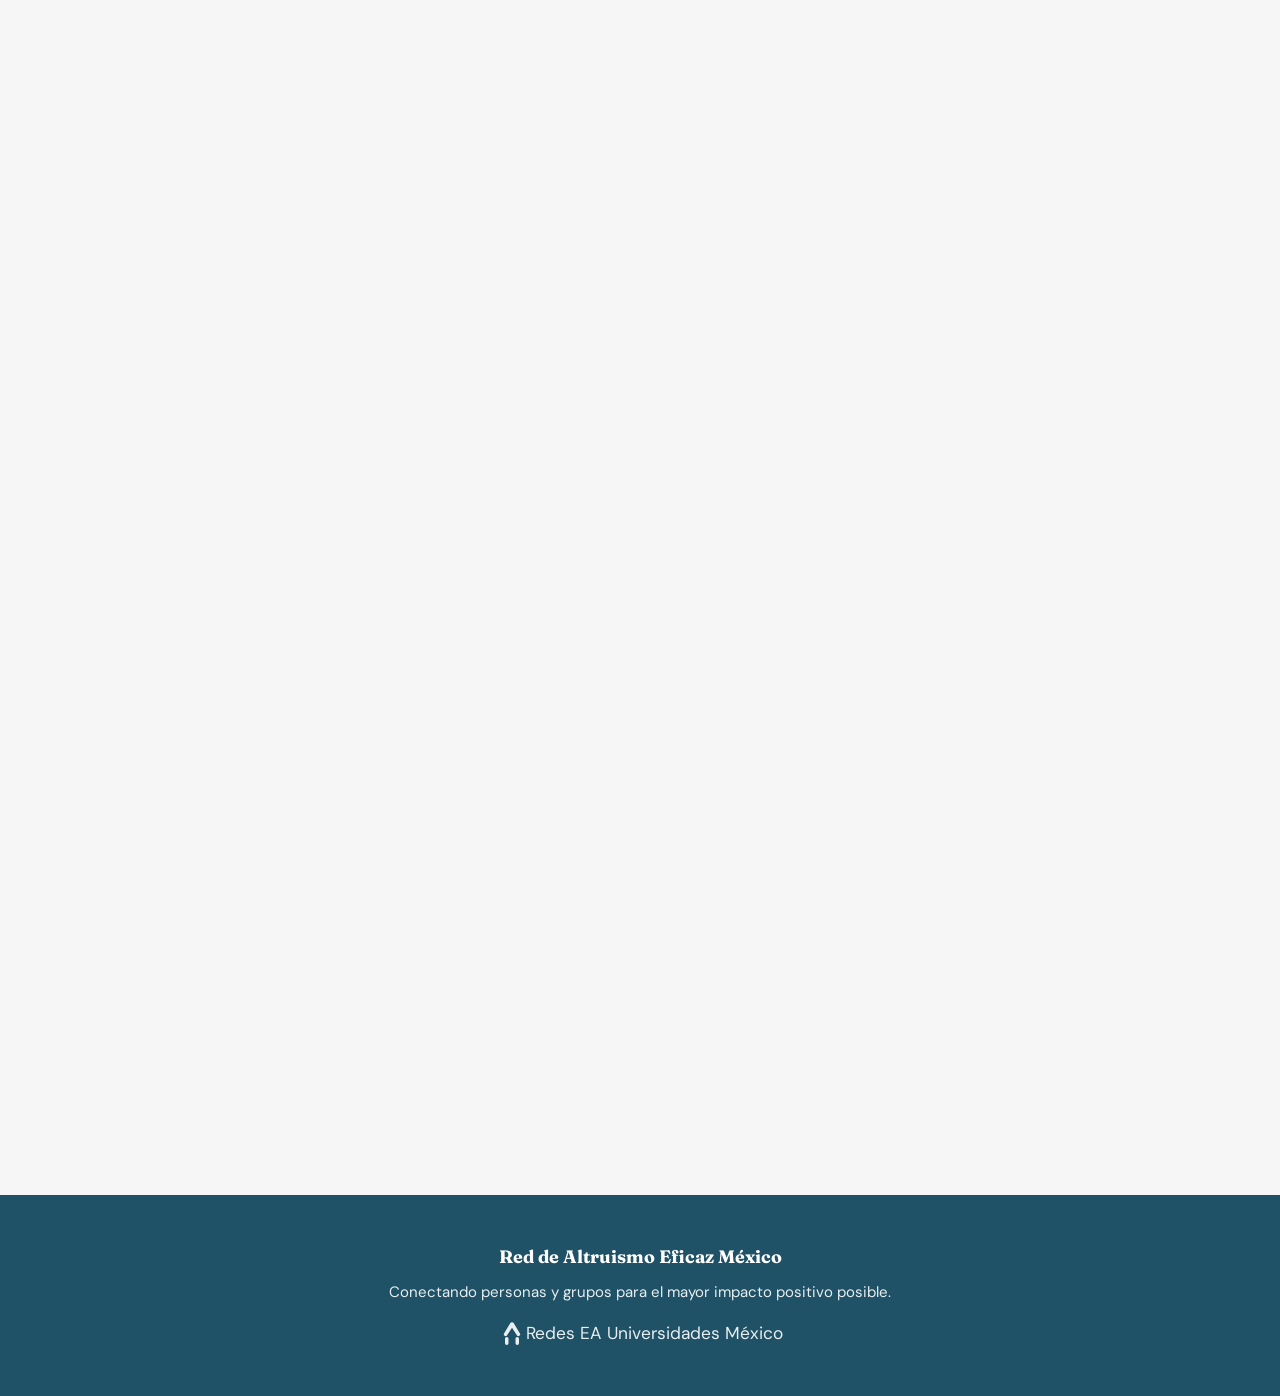
==== commit 79d3a275: "Actualiza sección advisors con fotos Made-with: Cursor" ====
--- a/index.html
+++ b/index.html
@@ -140,19 +140,34 @@
 
    
 
-    <!-- 6. Sobre la autora -->
+    <!-- 6. Advisors -->
     <section id="sobre-autora" class="section sobre-autora">
       <div class="container sobre-autora-inner">
-        <h2 class="section-title">Sobre la autora</h2>
+        <h2 class="section-title">Advisors</h2>
         <div class="sobre-autora-content">
           <p>
-            <!-- Cambia el href por tu LinkedIn o página personal si lo deseas -->
-          <a href="https://www.linkedin.com/in/janeth-valdivia" target="_blank" rel="noopener noreferrer" class="sobre-autora-nombre">Janeth Valdivia</a>
-          cofundó EA UPY en 2022, el primer grupo universitario de Altruismo Eficaz en el país. En 2024, tras consolidar el grupo, transfirió la coordinación para enfocarse en la creación de EA Universidades, una iniciativa orientada a construir una red nacional de personas comprometidas con contribuir, desde sus habilidades y recursos, a hacer el mayor bien posible en las áreas clave del altruismo eficaz.
+            Nuestro equipo asesor apoya la estrategia y el crecimiento de la red. Cada perfil incluye LinkedIn y una breve descripción.
           </p>
-          <p>
-            Ha dedicado tiempo a crear este recurso con la intención de facilitar conexiones y fortalecer la colaboración dentro de la comunidad en México.
-          </p>
+
+          <div class="advisors-grid">
+            <div class="advisor-card">
+              <img class="advisor-photo" src="images/advisors/Mario%20Fontes.png" alt="Foto de Mario Fontes" loading="lazy" />
+              <a href="https://www.linkedin.com/in/mariofontesb/?locale=es_ES" target="_blank" rel="noopener noreferrer" class="sobre-autora-nombre">Mario Fontes</a>
+              <p class="advisor-bio">Dirigió EA Berkeley y aporta experiencia en formación, estrategia y construcción de comunidad.</p>
+            </div>
+
+            <div class="advisor-card">
+              <img class="advisor-photo" src="images/advisors/Noe%20Lozano.jpeg" alt="Foto de Noé Lozano" loading="lazy" />
+              <a href="https://www.linkedin.com/in/noe-lozano-mendoza-3005b2214/" target="_blank" rel="noopener noreferrer" class="sobre-autora-nombre">Noé Lozano</a>
+              <p class="advisor-bio">Cofundador de EA UPY, arquitecto de datos y dedica tiempo para automatizar procesos que mejoran el trabajo de la comunidad de EA en México.</p>
+            </div>
+
+            <div class="advisor-card">
+              <img class="advisor-photo" src="images/advisors/Janeth%20Valdivia.jpeg" alt="Foto de Janeth Valdivia" loading="lazy" />
+              <a href="https://www.linkedin.com/in/janeth-valdivia-b90087111/" target="_blank" rel="noopener noreferrer" class="sobre-autora-nombre">Janeth Valdivia</a>
+              <p class="advisor-bio">Cofundó EA UPY en 2022 y, tras consolidar el grupo, impulsó la creación de EA Universidades México para construir una red nacional.</p>
+            </div>
+          </div>
         </div>
       </div>
     </section>
--- a/css/styles.css
+++ b/css/styles.css
@@ -1298,6 +1298,53 @@
   text-decoration: underline;
 }
 
+/* Advisors (perfiles del equipo asesor) */
+.advisors-grid {
+  display: grid;
+  grid-template-columns: repeat(3, minmax(0, 1fr));
+  gap: var(--space-l);
+  margin-top: var(--space-m);
+}
+
+.advisor-card {
+  background: var(--color-white);
+  border: 1px solid var(--color-border-soft);
+  border-radius: var(--radius-lg);
+  padding: var(--space-l);
+  box-shadow: 0 2px 8px rgba(26, 42, 51, 0.04);
+  text-align: center;
+  display: flex;
+  flex-direction: column;
+  align-items: center;
+}
+
+.advisor-photo {
+  width: 92px;
+  height: 92px;
+  border-radius: 50%;
+  object-fit: cover;
+  border: 3px solid var(--color-primary-bg-soft);
+  box-shadow: 0 8px 18px rgba(26, 42, 51, 0.10);
+  background: var(--color-primary-bg-soft);
+}
+
+.advisor-card .sobre-autora-nombre {
+  margin-top: var(--space-s);
+}
+
+.advisor-bio {
+  margin-top: var(--space-s);
+  color: var(--color-text-muted);
+  font-size: 0.9375rem;
+  line-height: 1.6;
+}
+
+@media (max-width: 900px) {
+  .advisors-grid {
+    grid-template-columns: 1fr;
+  }
+}
+
 /* Footer */
 .site-footer {
   background: var(--color-primary);
